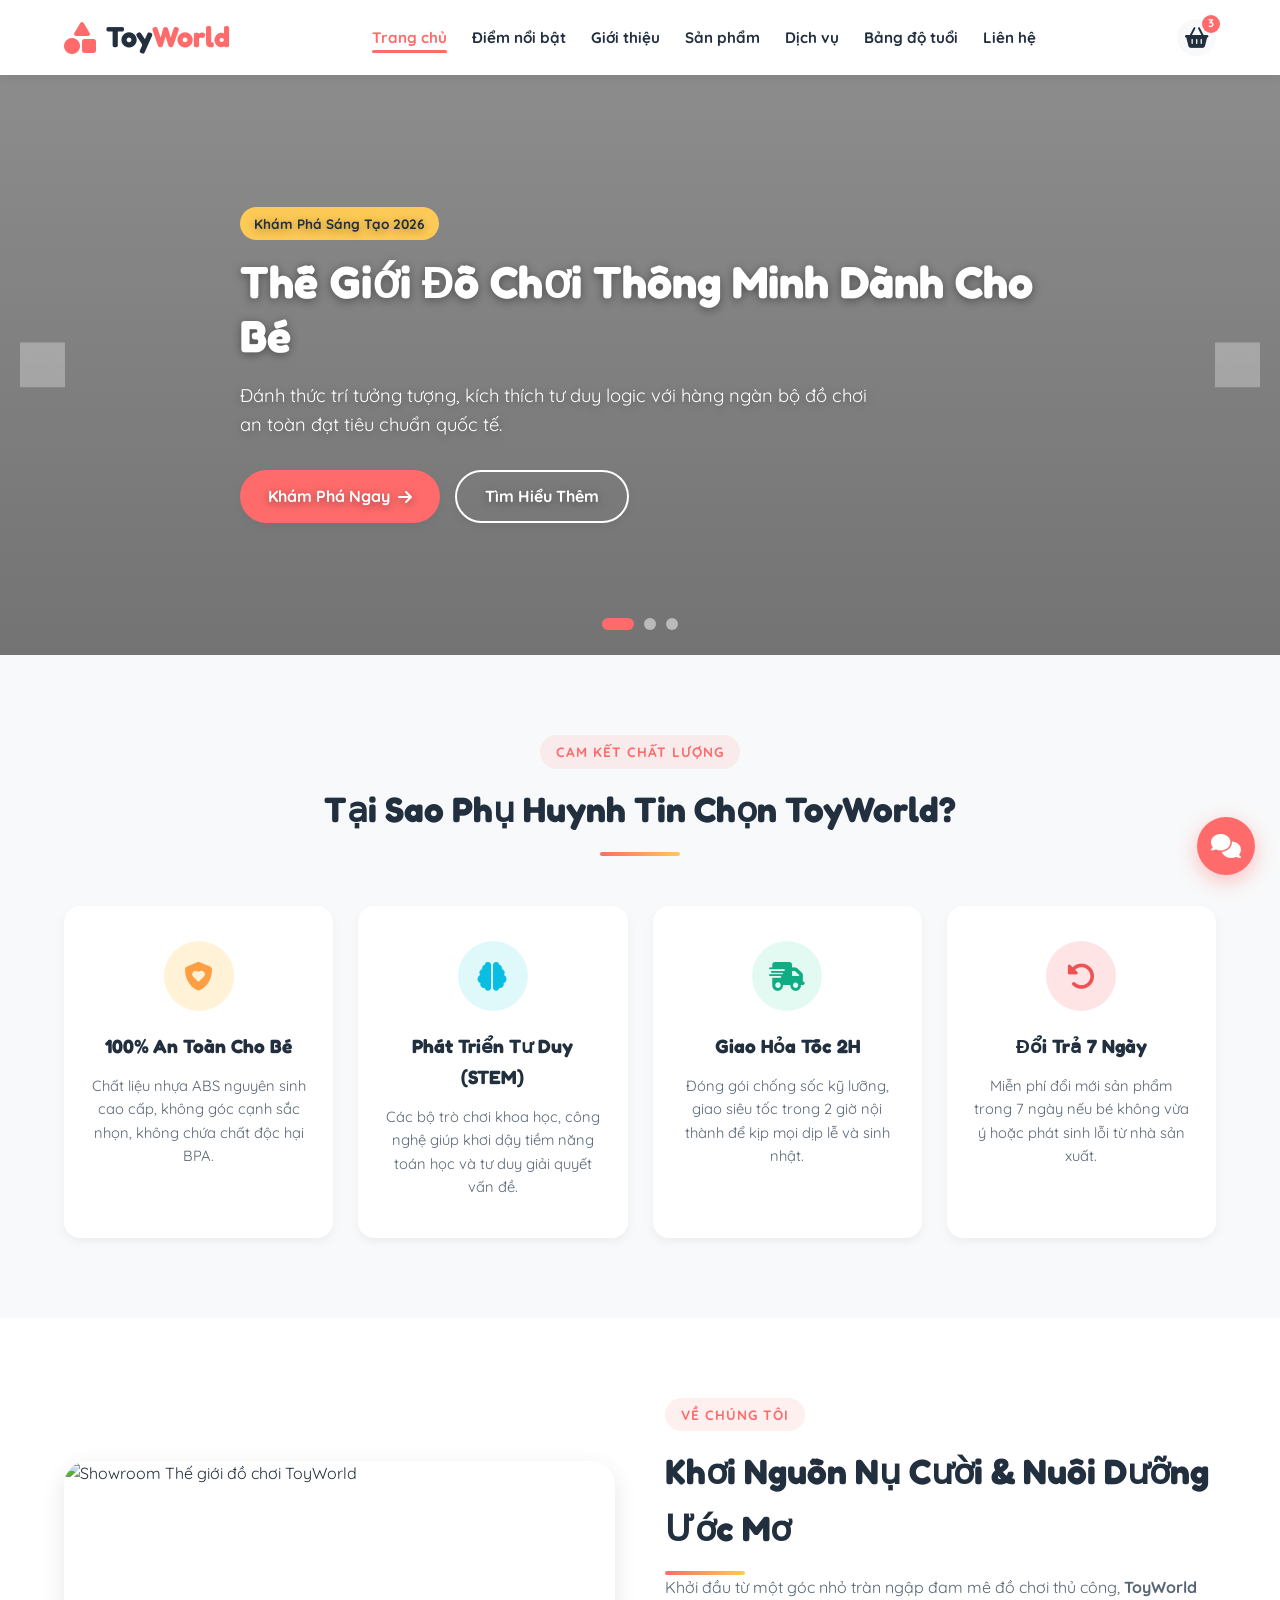
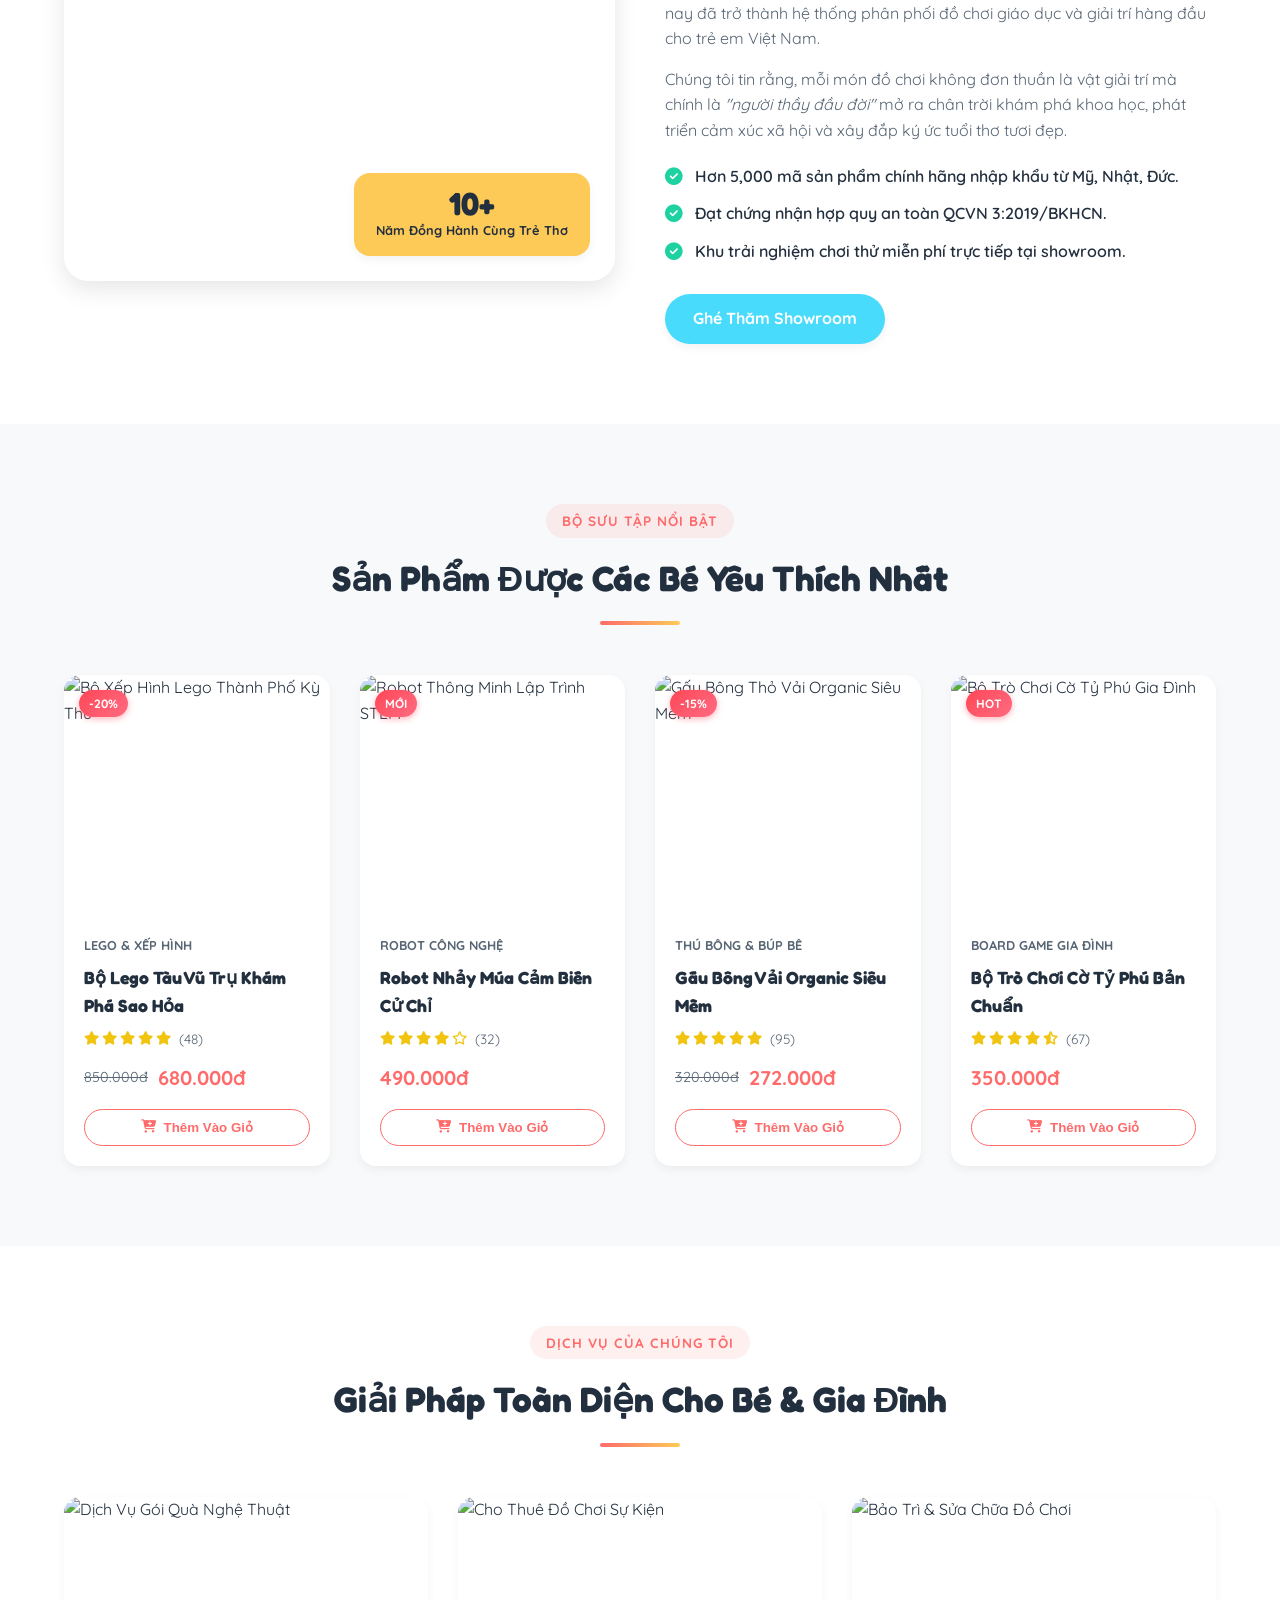
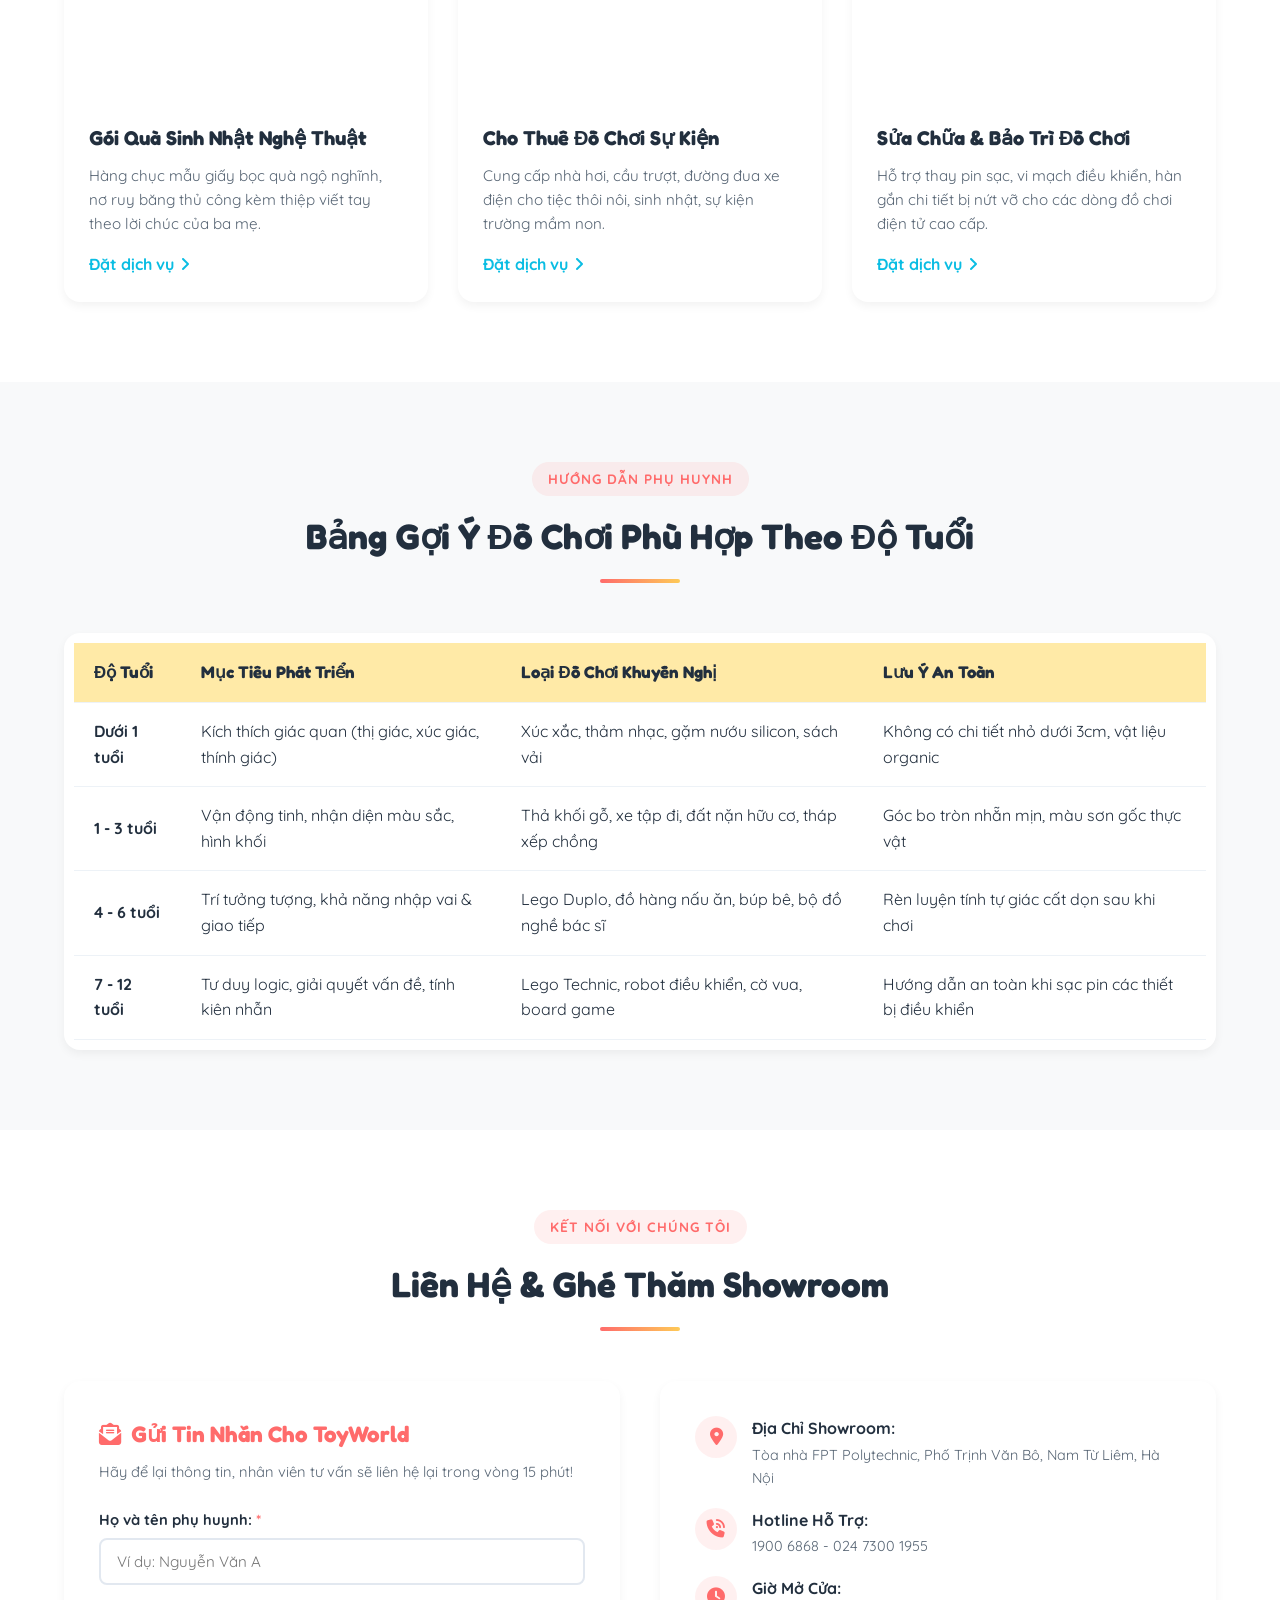
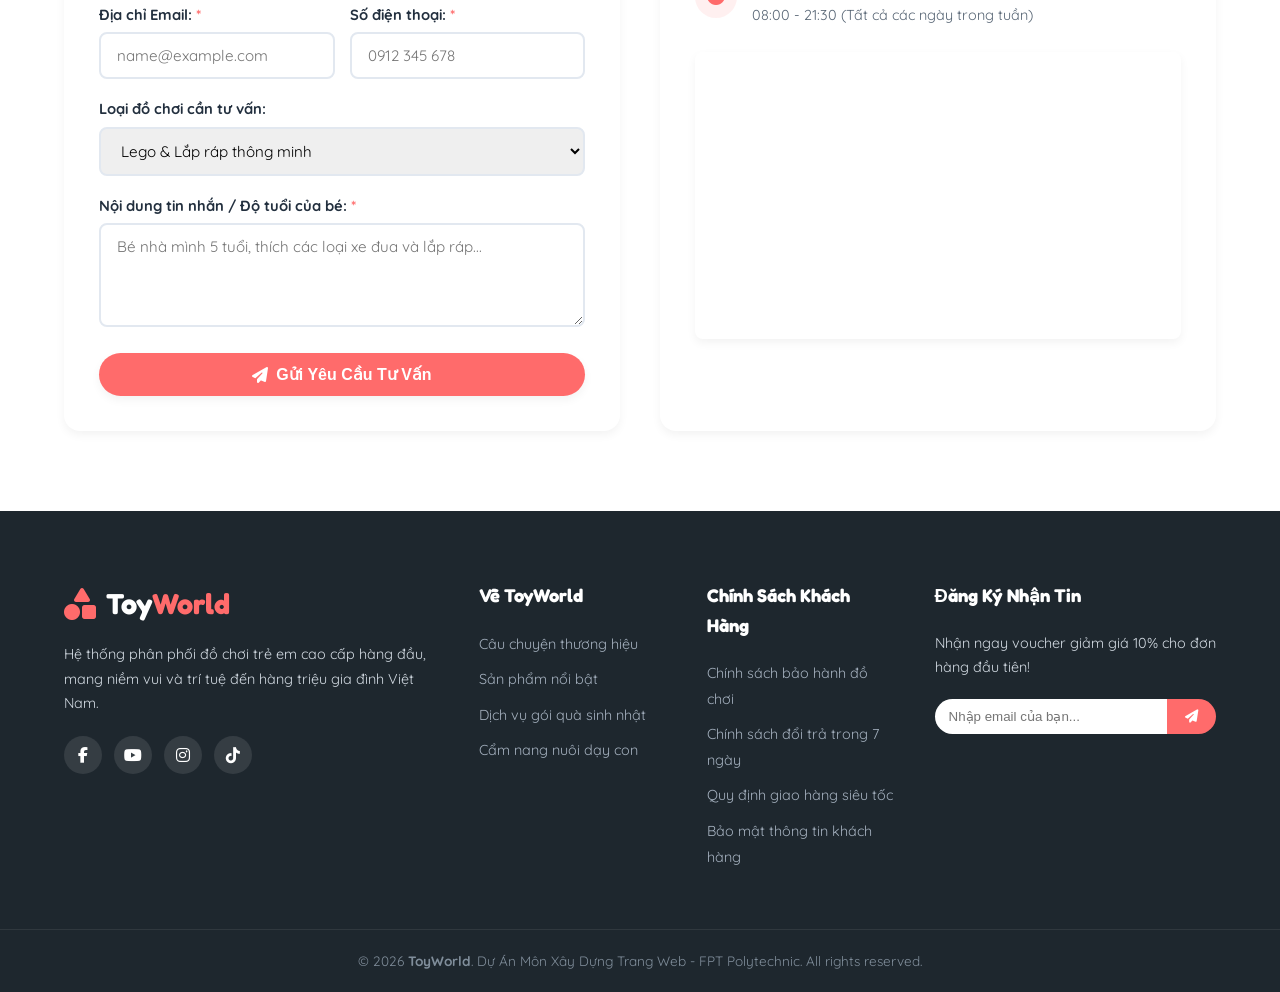
==== index.html @ d74c7626 "first commit" ====
<!DOCTYPE html>
<html lang="vi">
<head>
    <meta charset="UTF-8">
    <!-- Y4: Responsive Meta Tag -->
    <meta name="viewport" content="width=device-width, initial-scale=1.0">
    <title>ToyWorld - Thế Giới Đồ Chơi Sáng Tạo & Thông Minh</title>
    
    <!-- Google Fonts: Quicksand & Fredoka cho chủ đề đồ chơi sinh động -->
    <link rel="preconnect" href="https://fonts.googleapis.com">
    <link rel="preconnect" href="https://fonts.gstatic.com" crossorigin>
    <link href="https://fonts.googleapis.com/css2?family=Fredoka:wght@400;600;700&family=Quicksand:wght@500;600;700&display=swap" rel="stylesheet">
    
    <!-- Font Awesome Icons -->
    <link rel="stylesheet" href="https://cdnjs.cloudflare.com/ajax/libs/font-awesome/6.4.0/css/all.min.css">
    
    <!-- Y1: CSS External -->
    <link rel="stylesheet" href="css/style.css">

    <!-- Y1: Demo CSS Internal -->
    <style>
        .badge-sale {
            background: linear-gradient(135deg, #ff4757, #ff6b81);
            color: #fff;
            padding: 4px 10px;
            font-size: 0.75rem;
            font-weight: bold;
            border-radius: 20px;
            text-transform: uppercase;
            box-shadow: 0 2px 6px rgba(255, 71, 87, 0.4);
            position: absolute;
            top: 15px;
            left: 15px;
            z-index: 2;
        }
    </style>
</head>
<body>

    <!-- ==============================================
         HEADER & NAVIGATION BAR (Flexbox Layout - Y3)
         ============================================== -->
    <header class="header" id="header">
        <div class="container nav-container">
            <a href="#" class="logo">
                <i class="fa-solid fa-shapes logo-icon"></i>
                <span>Toy<span class="highlight">World</span></span>
            </a>

            <!-- Menu Navigation -->
            <nav class="navbar" id="navbar">
                <ul class="nav-list">
                    <li><a href="#hero" class="nav-link active">Trang chủ</a></li>
                    <li><a href="#features" class="nav-link">Điểm nổi bật</a></li>
                    <li><a href="#about" class="nav-link">Giới thiệu</a></li>
                    <li><a href="#products" class="nav-link">Sản phẩm</a></li>
                    <li><a href="#services" class="nav-link">Dịch vụ</a></li>
                    <li><a href="#age-table" class="nav-link">Bảng độ tuổi</a></li>
                    <li><a href="#contact" class="nav-link">Liên hệ</a></li>
                </ul>
            </nav>

            <div class="header-actions">
                <a href="#contact" class="cart-btn" title="Giỏ hàng">
                    <i class="fa-solid fa-basket-shopping"></i>
                    <span class="cart-count">3</span>
                </a>
                <button class="mobile-toggle" id="mobile-toggle" aria-label="Toggle navigation">
                    <i class="fa-solid fa-bars"></i>
                </button>
            </div>
        </div>
    </header>

    <!-- ==============================================
         HERO SECTION / SLIDESHOW BANNER (Y4 - Slideshow)
         ============================================== -->
    <section class="hero" id="hero">
        <div class="slider-container">
            <!-- Slide 1 -->
            <div class="slide active" style="background-image: linear-gradient(rgba(0,0,0,0.45), rgba(0,0,0,0.55)), url('https://images.unsplash.com/photo-1596461404969-9ae70f2830c1?auto=format&fit=crop&w=1400&q=80');">
                <div class="slide-content">
                    <span class="sub-title">Khám Phá Sáng Tạo 2026</span>
                    <h1 class="hero-title">Thế Giới Đồ Chơi Thông Minh Dành Cho Bé</h1>
                    <p class="hero-desc">Đánh thức trí tưởng tượng, kích thích tư duy logic với hàng ngàn bộ đồ chơi an toàn đạt tiêu chuẩn quốc tế.</p>
                    <div class="hero-btn-group">
                        <a href="#products" class="btn btn-primary">Khám Phá Ngay <i class="fa-solid fa-arrow-right"></i></a>
                        <!-- Y1: Demo Inline CSS -->
                        <a href="#about" class="btn btn-outline" style="border-width: 2px;">Tìm Hiểu Thêm</a>
                    </div>
                </div>
            </div>

            <!-- Slide 2 -->
            <div class="slide" style="background-image: linear-gradient(rgba(0,0,0,0.45), rgba(0,0,0,0.55)), url('https://images.unsplash.com/photo-1587654780291-39c9404d746b?auto=format&fit=crop&w=1400&q=80');">
                <div class="slide-content">
                    <span class="sub-title">Bộ Sưu Tập Đỉnh Cao</span>
                    <h1 class="hero-title">Lego & Xếp Hình Kỹ Sư Nhí</h1>
                    <p class="hero-desc">Rèn luyện tính kiên nhẫn và kỹ năng giải quyết vấn đề qua từng mảnh ghép kỳ diệu.</p>
                    <div class="hero-btn-group">
                        <a href="#products" class="btn btn-primary">Xem Bộ Sưu Tập</a>
                        <a href="#contact" class="btn btn-outline">Nhận Tư Vấn</a>
                    </div>
                </div>
            </div>

            <!-- Slide 3 -->
            <div class="slide" style="background-image: linear-gradient(rgba(0,0,0,0.45), rgba(0,0,0,0.55)), url('https://images.unsplash.com/photo-1566576912321-d58ddd7a6088?auto=format&fit=crop&w=1400&q=80');">
                <div class="slide-content">
                    <span class="sub-title">Ưu Đãi Đặc Biệt</span>
                    <h1 class="hero-title">Quà Tặng Sinh Nhật Lung Linh</h1>
                    <p class="hero-desc">Dịch vụ gói quà tận tâm, thiệp mừng độc đáo trao trọn yêu thương đến các thiên thần nhỏ.</p>
                    <div class="hero-btn-group">
                        <a href="#services" class="btn btn-primary">Dịch Vụ Gói Quà</a>
                    </div>
                </div>
            </div>

            <!-- Nút điều hướng Slide -->
            <button class="slider-btn prev-btn" id="prevSlide" aria-label="Previous Slide"><i class="fa-solid fa-chevron-left"></i></button>
            <button class="slider-btn next-btn" id="nextSlide" aria-label="Next Slide"><i class="fa-solid fa-chevron-right"></i></button>

            <!-- Dots -->
            <div class="slider-dots" id="sliderDots">
                <span class="dot active" data-index="0"></span>
                <span class="dot" data-index="1"></span>
                <span class="dot" data-index="2"></span>
            </div>
        </div>
    </section>

    <!-- ==============================================
         FEATURES SECTION (Y3: Flexbox & Y2: Hover / Box-Model)
         ============================================== -->
    <section class="features section" id="features">
        <div class="container">
            <div class="section-header text-center">
                <span class="section-tag">Cam Kết Chất Lượng</span>
                <h2 class="section-title">Tại Sao Phụ Huynh Tin Chọn ToyWorld?</h2>
                <div class="title-underline"></div>
            </div>

            <div class="features-grid">
                <div class="feature-card">
                    <div class="feature-icon icon-yellow">
                        <i class="fa-solid fa-shield-heart"></i>
                    </div>
                    <h3 class="feature-heading">100% An Toàn Cho Bé</h3>
                    <p class="feature-text">Chất liệu nhựa ABS nguyên sinh cao cấp, không góc cạnh sắc nhọn, không chứa chất độc hại BPA.</p>
                </div>

                <div class="feature-card">
                    <div class="feature-icon icon-blue">
                        <i class="fa-solid fa-brain"></i>
                    </div>
                    <h3 class="feature-heading">Phát Triển Tư Duy (STEM)</h3>
                    <p class="feature-text">Các bộ trò chơi khoa học, công nghệ giúp khơi dậy tiềm năng toán học và tư duy giải quyết vấn đề.</p>
                </div>

                <div class="feature-card">
                    <div class="feature-icon icon-green">
                        <i class="fa-solid fa-truck-fast"></i>
                    </div>
                    <h3 class="feature-heading">Giao Hỏa Tốc 2H</h3>
                    <p class="feature-text">Đóng gói chống sốc kỹ lưỡng, giao siêu tốc trong 2 giờ nội thành để kịp mọi dịp lễ và sinh nhật.</p>
                </div>

                <div class="feature-card">
                    <div class="feature-icon icon-pink">
                        <i class="fa-solid fa-rotate-left"></i>
                    </div>
                    <h3 class="feature-heading">Đổi Trả 7 Ngày</h3>
                    <p class="feature-text">Miễn phí đổi mới sản phẩm trong 7 ngày nếu bé không vừa ý hoặc phát sinh lỗi từ nhà sản xuất.</p>
                </div>
            </div>
        </div>
    </section>

    <!-- ==============================================
         ABOUT US SECTION (Y3: Flexbox 2 cột & Y2: Hiệu ứng ảnh)
         ============================================== -->
    <section class="about section" id="about">
        <div class="container about-wrapper">
            <div class="about-image-col">
                <div class="about-image-box">
                    <img src="https://images.unsplash.com/photo-1513151233558-d860c5398176?auto=format&fit=crop&w=800&q=80" alt="Showroom Thế giới đồ chơi ToyWorld" class="about-img">
                    <div class="experience-badge">
                        <span class="badge-number">10+</span>
                        <span class="badge-text">Năm Đồng Hành Cùng Trẻ Thơ</span>
                    </div>
                </div>
            </div>

            <div class="about-text-col">
                <span class="section-tag">Về Chúng Tôi</span>
                <h2 class="section-title">Khơi Nguồn Nụ Cười & Nuôi Dưỡng Ước Mơ</h2>
                <div class="title-underline left"></div>
                <p class="about-desc">
                    Khởi đầu từ một góc nhỏ tràn ngập đam mê đồ chơi thủ công, <strong>ToyWorld</strong> nay đã trở thành hệ thống phân phối đồ chơi giáo dục và giải trí hàng đầu cho trẻ em Việt Nam.
                </p>
                <p class="about-desc">
                    Chúng tôi tin rằng, mỗi món đồ chơi không đơn thuần là vật giải trí mà chính là <em>"người thầy đầu đời"</em> mở ra chân trời khám phá khoa học, phát triển cảm xúc xã hội và xây đắp ký ức tuổi thơ tươi đẹp.
                </p>

                <!-- Y1: Danh sách có định dạng (ul/li) -->
                <ul class="about-list">
                    <li><i class="fa-solid fa-circle-check"></i> Hơn 5,000 mã sản phẩm chính hãng nhập khẩu từ Mỹ, Nhật, Đức.</li>
                    <li><i class="fa-solid fa-circle-check"></i> Đạt chứng nhận hợp quy an toàn QCVN 3:2019/BKHCN.</li>
                    <li><i class="fa-solid fa-circle-check"></i> Khu trải nghiệm chơi thử miễn phí trực tiếp tại showroom.</li>
                </ul>

                <a href="#contact" class="btn btn-secondary">Ghé Thăm Showroom</a>
            </div>
        </div>
    </section>

    <!-- ==============================================
         PRODUCTS SECTION (Y3: CSS Grid & Y2: Card hover effect & Y4: Lightbox)
         ============================================== -->
    <section class="products section" id="products">
        <div class="container">
            <div class="section-header text-center">
                <span class="section-tag">Bộ Sưu Tập Nổi Bật</span>
                <h2 class="section-title">Sản Phẩm Được Các Bé Yêu Thích Nhất</h2>
                <div class="title-underline"></div>
            </div>

            <div class="products-grid">
                <!-- Sản phẩm 1 -->
                <div class="product-card">
                    <div class="product-thumb">
                        <span class="badge-sale">-20%</span>
                        <img src="https://images.unsplash.com/photo-1585366119957-e9730b6d0f60?auto=format&fit=crop&w=600&q=80" alt="Bộ Xếp Hình Lego Thành Phố Kỳ Thú">
                        <button class="quick-view-btn lightbox-trigger" data-src="https://images.unsplash.com/photo-1585366119957-e9730b6d0f60?auto=format&fit=crop&w=1200&q=80" data-title="Bộ Xếp Hình Lego Thành Phố Kỳ Thú">
                            <i class="fa-solid fa-magnifying-glass-plus"></i> Xem lớn ảnh
                        </button>
                    </div>
                    <div class="product-body">
                        <span class="product-category">Lego & Xếp hình</span>
                        <h3 class="product-title"><a href="#">Bộ Lego Tàu Vũ Trụ Khám Phá Sao Hỏa</a></h3>
                        <div class="product-rating">
                            <i class="fa-solid fa-star"></i>
                            <i class="fa-solid fa-star"></i>
                            <i class="fa-solid fa-star"></i>
                            <i class="fa-solid fa-star"></i>
                            <i class="fa-solid fa-star"></i>
                            <span>(48)</span>
                        </div>
                        <div class="product-price-box">
                            <span class="old-price">850.000đ</span>
                            <span class="current-price">680.000đ</span>
                        </div>
                        <button class="add-to-cart-btn"><i class="fa-solid fa-cart-plus"></i> Thêm Vào Giỏ</button>
                    </div>
                </div>

                <!-- Sản phẩm 2 -->
                <div class="product-card">
                    <div class="product-thumb">
                        <span class="badge-sale">Mới</span>
                        <img src="https://images.unsplash.com/photo-1563245372-f21724e3856d?auto=format&fit=crop&w=600&q=80" alt="Robot Thông Minh Lập Trình STEM">
                        <button class="quick-view-btn lightbox-trigger" data-src="https://images.unsplash.com/photo-1563245372-f21724e3856d?auto=format&fit=crop&w=1200&q=80" data-title="Robot Thông Minh Lập Trình STEM">
                            <i class="fa-solid fa-magnifying-glass-plus"></i> Xem lớn ảnh
                        </button>
                    </div>
                    <div class="product-body">
                        <span class="product-category">Robot Công Nghệ</span>
                        <h3 class="product-title"><a href="#">Robot Nhảy Múa Cảm Biến Cử Chỉ</a></h3>
                        <div class="product-rating">
                            <i class="fa-solid fa-star"></i>
                            <i class="fa-solid fa-star"></i>
                            <i class="fa-solid fa-star"></i>
                            <i class="fa-solid fa-star"></i>
                            <i class="fa-regular fa-star"></i>
                            <span>(32)</span>
                        </div>
                        <div class="product-price-box">
                            <span class="current-price">490.000đ</span>
                        </div>
                        <button class="add-to-cart-btn"><i class="fa-solid fa-cart-plus"></i> Thêm Vào Giỏ</button>
                    </div>
                </div>

                <!-- Sản phẩm 3 -->
                <div class="product-card">
                    <div class="product-thumb">
                        <span class="badge-sale">-15%</span>
                        <img src="https://images.unsplash.com/photo-1558060370-d644479cb6f7?auto=format&fit=crop&w=600&q=80" alt="Gấu Bông Thỏ Vải Organic Siêu Mềm">
                        <button class="quick-view-btn lightbox-trigger" data-src="https://images.unsplash.com/photo-1558060370-d644479cb6f7?auto=format&fit=crop&w=1200&q=80" data-title="Gấu Bông Thỏ Vải Organic Siêu Mềm">
                            <i class="fa-solid fa-magnifying-glass-plus"></i> Xem lớn ảnh
                        </button>
                    </div>
                    <div class="product-body">
                        <span class="product-category">Thú Bông & Búp Bê</span>
                        <h3 class="product-title"><a href="#">Gấu Bông Vải Organic Siêu Mềm</a></h3>
                        <div class="product-rating">
                            <i class="fa-solid fa-star"></i>
                            <i class="fa-solid fa-star"></i>
                            <i class="fa-solid fa-star"></i>
                            <i class="fa-solid fa-star"></i>
                            <i class="fa-solid fa-star"></i>
                            <span>(95)</span>
                        </div>
                        <div class="product-price-box">
                            <span class="old-price">320.000đ</span>
                            <span class="current-price">272.000đ</span>
                        </div>
                        <button class="add-to-cart-btn"><i class="fa-solid fa-cart-plus"></i> Thêm Vào Giỏ</button>
                    </div>
                </div>

                <!-- Sản phẩm 4 -->
                <div class="product-card">
                    <div class="product-thumb">
                        <span class="badge-sale">Hot</span>
                        <img src="https://images.unsplash.com/photo-1610890716171-6b1bb98ffd09?auto=format&fit=crop&w=600&q=80" alt="Bộ Trò Chơi Cờ Tỷ Phú Gia Đình">
                        <button class="quick-view-btn lightbox-trigger" data-src="https://images.unsplash.com/photo-1610890716171-6b1bb98ffd09?auto=format&fit=crop&w=1200&q=80" data-title="Bộ Trò Chơi Cờ Tỷ Phú Gia Đình">
                            <i class="fa-solid fa-magnifying-glass-plus"></i> Xem lớn ảnh
                        </button>
                    </div>
                    <div class="product-body">
                        <span class="product-category">Board Game Gia Đình</span>
                        <h3 class="product-title"><a href="#">Bộ Trò Chơi Cờ Tỷ Phú Bản Chuẩn</a></h3>
                        <div class="product-rating">
                            <i class="fa-solid fa-star"></i>
                            <i class="fa-solid fa-star"></i>
                            <i class="fa-solid fa-star"></i>
                            <i class="fa-solid fa-star"></i>
                            <i class="fa-solid fa-star-half-stroke"></i>
                            <span>(67)</span>
                        </div>
                        <div class="product-price-box">
                            <span class="current-price">350.000đ</span>
                        </div>
                        <button class="add-to-cart-btn"><i class="fa-solid fa-cart-plus"></i> Thêm Vào Giỏ</button>
                    </div>
                </div>
            </div>
        </div>
    </section>

    <!-- ==============================================
         SERVICES SECTION (Y3: Flexbox / Grid)
         ============================================== -->
    <section class="services section" id="services">
        <div class="container">
            <div class="section-header text-center">
                <span class="section-tag">Dịch Vụ Của Chúng Tôi</span>
                <h2 class="section-title">Giải Pháp Toàn Diện Cho Bé & Gia Đình</h2>
                <div class="title-underline"></div>
            </div>

            <div class="services-grid">
                <div class="service-card">
                    <div class="service-img-wrapper">
                        <img src="https://images.unsplash.com/photo-1549465220-1a8b9238cd48?auto=format&fit=crop&w=600&q=80" alt="Dịch Vụ Gói Quà Nghệ Thuật">
                    </div>
                    <div class="service-info">
                        <h3>Gói Quà Sinh Nhật Nghệ Thuật</h3>
                        <p>Hàng chục mẫu giấy bọc quà ngộ nghĩnh, nơ ruy băng thủ công kèm thiệp viết tay theo lời chúc của ba mẹ.</p>
                        <a href="#contact" class="service-link">Đặt dịch vụ <i class="fa-solid fa-angle-right"></i></a>
                    </div>
                </div>

                <div class="service-card">
                    <div class="service-img-wrapper">
                        <img src="https://images.unsplash.com/photo-1516627145497-ae6968895b74?auto=format&fit=crop&w=600&q=80" alt="Cho Thuê Đồ Chơi Sự Kiện">
                    </div>
                    <div class="service-info">
                        <h3>Cho Thuê Đồ Chơi Sự Kiện</h3>
                        <p>Cung cấp nhà hơi, cầu trượt, đường đua xe điện cho tiệc thôi nôi, sinh nhật, sự kiện trường mầm non.</p>
                        <a href="#contact" class="service-link">Đặt dịch vụ <i class="fa-solid fa-angle-right"></i></a>
                    </div>
                </div>

                <div class="service-card">
                    <div class="service-img-wrapper">
                        <img src="https://images.unsplash.com/photo-1581092160607-ee22621dd758?auto=format&fit=crop&w=600&q=80" alt="Bảo Trì & Sửa Chữa Đồ Chơi">
                    </div>
                    <div class="service-info">
                        <h3>Sửa Chữa & Bảo Trì Đồ Chơi</h3>
                        <p>Hỗ trợ thay pin sạc, vi mạch điều khiển, hàn gắn chi tiết bị nứt vỡ cho các dòng đồ chơi điện tử cao cấp.</p>
                        <a href="#contact" class="service-link">Đặt dịch vụ <i class="fa-solid fa-angle-right"></i></a>
                    </div>
                </div>
            </div>
        </div>
    </section>

    <!-- ==============================================
         AGE TABLE SECTION (Y1: Table & Định dạng bảng)
         ============================================== -->
    <section class="age-table-section section" id="age-table">
        <div class="container">
            <div class="section-header text-center">
                <span class="section-tag">Hướng Dẫn Phụ Huynh</span>
                <h2 class="section-title">Bảng Gợi Ý Đồ Chơi Phù Hợp Theo Độ Tuổi</h2>
                <div class="title-underline"></div>
            </div>

            <div class="table-responsive">
                <table class="custom-table">
                    <thead>
                        <tr>
                            <th>Độ Tuổi</th>
                            <th>Mục Tiêu Phát Triển</th>
                            <th>Loại Đồ Chơi Khuyến Nghị</th>
                            <th>Lưu Ý An Toàn</th>
                        </tr>
                    </thead>
                    <tbody>
                        <tr>
                            <td><strong>Dưới 1 tuổi</strong></td>
                            <td>Kích thích giác quan (thị giác, xúc giác, thính giác)</td>
                            <td>Xúc xắc, thảm nhạc, gặm nướu silicon, sách vải</td>
                            <td>Không có chi tiết nhỏ dưới 3cm, vật liệu organic</td>
                        </tr>
                        <tr>
                            <td><strong>1 - 3 tuổi</strong></td>
                            <td>Vận động tinh, nhận diện màu sắc, hình khối</td>
                            <td>Thả khối gỗ, xe tập đi, đất nặn hữu cơ, tháp xếp chồng</td>
                            <td>Góc bo tròn nhẵn mịn, màu sơn gốc thực vật</td>
                        </tr>
                        <tr>
                            <td><strong>4 - 6 tuổi</strong></td>
                            <td>Trí tưởng tượng, khả năng nhập vai & giao tiếp</td>
                            <td>Lego Duplo, đồ hàng nấu ăn, búp bê, bộ đồ nghề bác sĩ</td>
                            <td>Rèn luyện tính tự giác cất dọn sau khi chơi</td>
                        </tr>
                        <tr>
                            <td><strong>7 - 12 tuổi</strong></td>
                            <td>Tư duy logic, giải quyết vấn đề, tính kiên nhẫn</td>
                            <td>Lego Technic, robot điều khiển, cờ vua, board game</td>
                            <td>Hướng dẫn an toàn khi sạc pin các thiết bị điều khiển</td>
                        </tr>
                    </tbody>
                </table>
            </div>
        </div>
    </section>

    <!-- ==============================================
         CONTACT & GOOGLE MAP SECTION (Y1: Form + Y4: Map iframe)
         ============================================== -->
    <section class="contact section" id="contact">
        <div class="container">
            <div class="section-header text-center">
                <span class="section-tag">Kết Nối Với Chúng Tôi</span>
                <h2 class="section-title">Liên Hệ & Ghé Thăm Showroom</h2>
                <div class="title-underline"></div>
            </div>

            <div class="contact-wrapper">
                <!-- Cột Form liên hệ -->
                <div class="contact-card">
                    <h3 class="contact-heading"><i class="fa-solid fa-envelope-open-text"></i> Gửi Tin Nhắn Cho ToyWorld</h3>
                    <p class="contact-sub">Hãy để lại thông tin, nhân viên tư vấn sẽ liên hệ lại trong vòng 15 phút!</p>

                    <!-- Y1: Form Thân Thiện Người Dùng -->
                    <form class="contact-form" id="contactForm">
                        <div class="form-group">
                            <label for="fullName">Họ và tên phụ huynh: <span class="required">*</span></label>
                            <input type="text" id="fullName" class="form-control" placeholder="Ví dụ: Nguyễn Văn A" required>
                        </div>

                        <div class="form-row">
                            <div class="form-group">
                                <label for="email">Địa chỉ Email: <span class="required">*</span></label>
                                <input type="email" id="email" class="form-control" placeholder="name@example.com" required>
                            </div>
                            <div class="form-group">
                                <label for="phone">Số điện thoại: <span class="required">*</span></label>
                                <input type="tel" id="phone" class="form-control" placeholder="0912 345 678" required>
                            </div>
                        </div>

                        <div class="form-group">
                            <label for="toyCategory">Loại đồ chơi cần tư vấn:</label>
                            <select id="toyCategory" class="form-control">
                                <option value="lego">Lego & Lắp ráp thông minh</option>
                                <option value="stem">Robot & Khoa học STEM</option>
                                <option value="doll">Búp bê & Gấu bông vải mềm</option>
                                <option value="boardgame">Board game gia đình</option>
                                <option value="service">Dịch vụ gói quà / Sự kiện</option>
                            </select>
                        </div>

                        <div class="form-group">
                            <label for="message">Nội dung tin nhắn / Độ tuổi của bé: <span class="required">*</span></label>
                            <textarea id="message" rows="4" class="form-control" placeholder="Bé nhà mình 5 tuổi, thích các loại xe đua và lắp ráp..." required></textarea>
                        </div>

                        <button type="submit" class="btn btn-primary btn-block">
                            <i class="fa-solid fa-paper-plane"></i> Gửi Yêu Cầu Tư Vấn
                        </button>
                    </form>
                </div>

                <!-- Cột Bản đồ Google Maps (Y4) & Thông tin liên hệ -->
                <div class="contact-map-card">
                    <div class="info-items">
                        <div class="info-item">
                            <div class="info-icon"><i class="fa-solid fa-location-dot"></i></div>
                            <div>
                                <h4>Địa Chỉ Showroom:</h4>
                                <p>Tòa nhà FPT Polytechnic, Phố Trịnh Văn Bô, Nam Từ Liêm, Hà Nội</p>
                            </div>
                        </div>
                        <div class="info-item">
                            <div class="info-icon"><i class="fa-solid fa-phone-volume"></i></div>
                            <div>
                                <h4>Hotline Hỗ Trợ:</h4>
                                <p>1900 6868 - 024 7300 1955</p>
                            </div>
                        </div>
                        <div class="info-item">
                            <div class="info-icon"><i class="fa-solid fa-clock"></i></div>
                            <div>
                                <h4>Giờ Mở Cửa:</h4>
                                <p>08:00 - 21:30 (Tất cả các ngày trong tuần)</p>
                            </div>
                        </div>
                    </div>

                    <!-- Y4: Google Maps Embed Iframe -->
                    <div class="map-container">
                        <iframe 
                            src="https://www.google.com/maps/embed?pb=!1m18!1m12!1m3!1d3723.8638558814234!2d105.74459841540242!3d21.038132792834316!2m3!1f0!2f0!3f0!3m2!1i1024!2i768!4f13.1!3m3!1m2!1s0x313454b991d80fd5%3A0xa0c841b9972322a3!2zVHLGsOG7nW5nIENhbyDEkeG6s25nIEZQVCBQb2x5dGVjaG5pYw!5e0!3m2!1svi!2s!4v1680000000000!5m2!1svi!2s" 
                            width="100%" 
                            height="280" 
                            style="border:0; border-radius: 12px;" 
                            allowfullscreen="" 
                            loading="lazy" 
                            referrerpolicy="no-referrer-when-downgrade"
                            title="Bản đồ chỉ đường tới ToyWorld Showroom">
                        </iframe>
                    </div>
                </div>
            </div>
        </div>
    </section>

    <!-- ==============================================
         FOOTER SECTION (Y1: Liên kết & Danh sách)
         ============================================== -->
    <footer class="footer">
        <div class="container footer-content">
            <div class="footer-col">
                <a href="#" class="logo footer-logo">
                    <i class="fa-solid fa-shapes logo-icon"></i>
                    <span>Toy<span class="highlight">World</span></span>
                </a>
                <p class="footer-text">Hệ thống phân phối đồ chơi trẻ em cao cấp hàng đầu, mang niềm vui và trí tuệ đến hàng triệu gia đình Việt Nam.</p>
                <div class="social-links">
                    <a href="#" aria-label="Facebook"><i class="fa-brands fa-facebook-f"></i></a>
                    <a href="#" aria-label="Youtube"><i class="fa-brands fa-youtube"></i></a>
                    <a href="#" aria-label="Instagram"><i class="fa-brands fa-instagram"></i></a>
                    <a href="#" aria-label="Tiktok"><i class="fa-brands fa-tiktok"></i></a>
                </div>
            </div>

            <div class="footer-col">
                <h4 class="footer-title">Về ToyWorld</h4>
                <ul class="footer-links">
                    <li><a href="#about">Câu chuyện thương hiệu</a></li>
                    <li><a href="#products">Sản phẩm nổi bật</a></li>
                    <li><a href="#services">Dịch vụ gói quà sinh nhật</a></li>
                    <li><a href="#age-table">Cẩm nang nuôi dạy con</a></li>
                </ul>
            </div>

            <div class="footer-col">
                <h4 class="footer-title">Chính Sách Khách Hàng</h4>
                <ul class="footer-links">
                    <li><a href="#">Chính sách bảo hành đồ chơi</a></li>
                    <li><a href="#">Chính sách đổi trả trong 7 ngày</a></li>
                    <li><a href="#">Quy định giao hàng siêu tốc</a></li>
                    <li><a href="#">Bảo mật thông tin khách hàng</a></li>
                </ul>
            </div>

            <div class="footer-col">
                <h4 class="footer-title">Đăng Ký Nhận Tin</h4>
                <p class="footer-text">Nhận ngay voucher giảm giá 10% cho đơn hàng đầu tiên!</p>
                <form class="newsletter-form" onsubmit="event.preventDefault(); alert('Cảm ơn bạn đã đăng ký nhận tin từ ToyWorld!');">
                    <input type="email" placeholder="Nhập email của bạn..." required>
                    <button type="submit"><i class="fa-solid fa-paper-plane"></i></button>
                </form>
            </div>
        </div>

        <div class="footer-bottom">
            <div class="container text-center">
                <p>&copy; 2026 <strong>ToyWorld</strong>. Dự Án Môn Xây Dựng Trang Web - FPT Polytechnic. All rights reserved.</p>
            </div>
        </div>
    </footer>

    <!-- ==============================================
         Y4: TÍCH HỢP LIGHTBOX MODAL
         ============================================== -->
    <div class="lightbox-modal" id="lightboxModal">
        <span class="lightbox-close" id="lightboxClose">&times;</span>
        <img class="lightbox-img" id="lightboxImage" src="" alt="Ảnh phóng to chi tiết">
        <div class="lightbox-caption" id="lightboxCaption"></div>
    </div>

    <!-- ==============================================
         Y4: TÍCH HỢP LIVE CHATBOX TIỆN ÍCH
         ============================================== -->
    <div class="chatbox-widget">
        <!-- Nút tròn toggle chat -->
        <button class="chatbox-btn" id="chatToggleBtn" aria-label="Hỗ trợ trực tuyến">
            <i class="fa-solid fa-comments"></i>
        </button>

        <!-- Khung chat popup -->
        <div class="chatbox-window" id="chatWindow">
            <div class="chatbox-header">
                <div class="chat-agent">
                    <div class="agent-avatar"><i class="fa-solid fa-robot"></i></div>
                    <div>
                        <h4>ToyWorld Support</h4>
                        <span class="status"><i class="fa-solid fa-circle"></i> Trực tuyến</span>
                    </div>
                </div>
                <button class="chat-close" id="chatCloseBtn">&times;</button>
            </div>

            <div class="chatbox-body" id="chatBody">
                <div class="chat-msg bot">
                    Xin chào ba mẹ! ToyWorld có thể hỗ trợ tư vấn chọn đồ chơi cho bé mấy tuổi ạ? 😊
                </div>
            </div>

            <form class="chatbox-footer" id="chatForm">
                <input type="text" id="chatInput" placeholder="Nhập câu hỏi của bạn..." autocomplete="off" required>
                <button type="submit"><i class="fa-solid fa-paper-plane"></i></button>
            </form>
        </div>
    </div>

    <!-- Nút cuộn lên đầu trang -->
    <a href="#" class="back-to-top" id="backToTop" aria-label="Cuộn lên đầu trang">
        <i class="fa-solid fa-arrow-up"></i>
    </a>

    <!-- Scripts (Y4) -->
    <script src="js/script.js"></script>
</body>
</html>
---- css/style.css ----
/* ==========================================================
   ASSIGNMENT: XÂY DỰNG TRANG WEB - FPT POLYTECHNIC
   CHỦ ĐỀ: THẾ GIỚI ĐỒ CHƠI TOYWORLD
   TIÊU CHÍ: ĐÁP ỨNG Y1, Y2 (BOX MODEL, HIỆU ỨNG), Y3 (FLEX, GRID), Y4 (RESPONSIVE)
   ========================================================== */

/* ----------------------------------------------------------
   1. RESET & BIẾN CSS (:root) - Y2: BOX MODEL CƠ BẢN
   ---------------------------------------------------------- */
:root {
    --primary-color: #ff6b6b;      /* Hồng cam tươi tắn */
    --primary-hover: #ee5253;
    --secondary-color: #48dbfb;    /* Xanh biển tươi */
    --secondary-hover: #0abde3;
    --accent-yellow: #feca57;      /* Vàng vui tươi */
    --accent-green: #1dd1a1;       /* Xanh lá an toàn */
    --dark-color: #222f3e;         /* Đen chữ sắc nét */
    --text-muted: #576574;         /* Xám chữ phụ */
    --light-bg: #f8f9fa;           /* Nền xám nhạt */
    --white: #ffffff;
    --font-heading: 'Fredoka', cursive, sans-serif;
    --font-body: 'Quicksand', sans-serif;
    --transition: all 0.3s cubic-bezier(0.25, 0.8, 0.25, 1);
    --shadow-sm: 0 4px 10px rgba(0, 0, 0, 0.05);
    --shadow-md: 0 8px 24px rgba(0, 0, 0, 0.1);
    --shadow-lg: 0 15px 35px rgba(0, 0, 0, 0.15);
    --radius-sm: 8px;
    --radius-md: 16px;
    --radius-lg: 24px;
}

/* Y2: Áp dụng chuẩn Box-Model cho toàn trang */
* {
    margin: 0;
    padding: 0;
    box-sizing: border-box;
}

html {
    scroll-behavior: smooth;
    font-size: 16px;
}

body {
    font-family: var(--font-body);
    color: var(--dark-color);
    background-color: var(--white);
    line-height: 1.6;
    overflow-x: hidden;
}

/* Định dạng cơ bản cho liên kết và danh sách (Y1) */
a {
    text-decoration: none;
    color: inherit;
    transition: var(--transition);
}

ul {
    list-style: none;
}

img {
    max-width: 100%;
    height: auto;
    display: block;
}

.container {
    width: 90%;
    max-width: 1200px;
    margin: 0 auto;
}

.section {
    padding: 80px 0;
}

.text-center {
    text-align: center;
}

/* ----------------------------------------------------------
   2. TIÊU ĐỀ & NÚT BẤM (BUTTONS) - Y1 & Y2
   ---------------------------------------------------------- */
.section-header {
    margin-bottom: 50px;
}

.section-tag {
    display: inline-block;
    background: rgba(255, 107, 107, 0.1);
    color: var(--primary-color);
    font-weight: 700;
    padding: 6px 16px;
    border-radius: 30px;
    font-size: 0.85rem;
    text-transform: uppercase;
    letter-spacing: 1px;
    margin-bottom: 12px;
}

.section-title {
    font-family: var(--font-heading);
    font-size: 2.2rem;
    color: var(--dark-color);
}

.title-underline {
    width: 80px;
    height: 4px;
    background: linear-gradient(to right, var(--primary-color), var(--accent-yellow));
    margin: 15px auto 0;
    border-radius: 4px;
}

.title-underline.left {
    margin: 15px 0 0;
}

/* Nút bấm với hiệu ứng chuyển động Transition (Y2) */
.btn {
    display: inline-flex;
    align-items: center;
    gap: 8px;
    padding: 12px 28px;
    font-size: 1rem;
    font-weight: 700;
    border-radius: 30px;
    cursor: pointer;
    border: none;
    transition: var(--transition);
    box-shadow: var(--shadow-sm);
}

.btn-primary {
    background: var(--primary-color);
    color: var(--white);
}

.btn-primary:hover {
    background: var(--primary-hover);
    transform: translateY(-3px);
    box-shadow: 0 8px 18px rgba(255, 107, 107, 0.35);
}

.btn-secondary {
    background: var(--secondary-color);
    color: var(--white);
}

.btn-secondary:hover {
    background: var(--secondary-hover);
    transform: translateY(-3px);
    box-shadow: 0 8px 18px rgba(72, 219, 251, 0.35);
}

.btn-outline {
    background: transparent;
    color: var(--white);
    border: 2px solid var(--white);
}

.btn-outline:hover {
    background: var(--white);
    color: var(--dark-color);
    transform: translateY(-3px);
}

/* ----------------------------------------------------------
   3. HEADER & MENU ĐIỀU HƯỚNG (Y3: Flexbox)
   ---------------------------------------------------------- */
.header {
    position: fixed;
    top: 0;
    left: 0;
    width: 100%;
    background: rgba(255, 255, 255, 0.95);
    backdrop-filter: blur(8px);
    box-shadow: 0 2px 15px rgba(0, 0, 0, 0.08);
    z-index: 1000;
    transition: var(--transition);
}

.nav-container {
    display: flex;
    justify-content: space-between;
    align-items: center;
    height: 75px;
}

.logo {
    display: flex;
    align-items: center;
    gap: 10px;
    font-family: var(--font-heading);
    font-size: 1.8rem;
    font-weight: 700;
    color: var(--dark-color);
}

.logo-icon {
    color: var(--primary-color);
    font-size: 2rem;
    animation: rotateShape 6s infinite linear;
}

@keyframes rotateShape {
    0% { transform: rotate(0deg); }
    100% { transform: rotate(360deg); }
}

.logo .highlight {
    color: var(--primary-color);
}

.nav-list {
    display: flex;
    gap: 25px;
}

.nav-link {
    font-weight: 700;
    color: var(--dark-color);
    font-size: 0.95rem;
    position: relative;
    padding: 6px 0;
}

.nav-link:hover,
.nav-link.active {
    color: var(--primary-color);
}

.nav-link::after {
    content: '';
    position: absolute;
    bottom: 0;
    left: 0;
    width: 0%;
    height: 3px;
    background: var(--primary-color);
    border-radius: 2px;
    transition: var(--transition);
}

.nav-link:hover::after,
.nav-link.active::after {
    width: 100%;
}

.header-actions {
    display: flex;
    align-items: center;
    gap: 15px;
}

.cart-btn {
    position: relative;
    font-size: 1.3rem;
    color: var(--dark-color);
    padding: 8px;
    border-radius: 50%;
    background: var(--light-bg);
    display: flex;
    align-items: center;
    justify-content: center;
}

.cart-btn:hover {
    color: var(--primary-color);
    transform: scale(1.1);
}

.cart-count {
    position: absolute;
    top: -4px;
    right: -4px;
    background: var(--primary-color);
    color: var(--white);
    font-size: 0.7rem;
    font-weight: bold;
    width: 18px;
    height: 18px;
    border-radius: 50%;
    display: flex;
    align-items: center;
    justify-content: center;
}

.mobile-toggle {
    display: none;
    background: none;
    border: none;
    font-size: 1.5rem;
    color: var(--dark-color);
    cursor: pointer;
}

/* ----------------------------------------------------------
   4. HERO BANNER / SLIDESHOW (Y4: Slideshow)
   ---------------------------------------------------------- */
.hero {
    position: relative;
    margin-top: 75px;
    height: 580px;
    overflow: hidden;
}

.slider-container {
    position: relative;
    width: 100%;
    height: 100%;
}

.slide {
    position: absolute;
    top: 0;
    left: 0;
    width: 100%;
    height: 100%;
    background-size: cover;
    background-position: center;
    display: flex;
    align-items: center;
    opacity: 0;
    visibility: hidden;
    transition: opacity 0.8s ease-in-out, visibility 0.8s;
}

.slide.active {
    opacity: 1;
    visibility: visible;
}

.slide-content {
    width: 90%;
    max-width: 800px;
    margin: 0 auto;
    color: var(--white);
    text-shadow: 0 2px 10px rgba(0, 0, 0, 0.4);
    animation: fadeInUp 1s ease both;
}

@keyframes fadeInUp {
    from {
        opacity: 0;
        transform: translateY(30px);
    }
    to {
        opacity: 1;
        transform: translateY(0);
    }
}

.sub-title {
    display: inline-block;
    background: var(--accent-yellow);
    color: var(--dark-color);
    padding: 6px 14px;
    font-weight: bold;
    font-size: 0.85rem;
    border-radius: 20px;
    margin-bottom: 15px;
}

.hero-title {
    font-family: var(--font-heading);
    font-size: 2.8rem;
    line-height: 1.2;
    margin-bottom: 18px;
}

.hero-desc {
    font-size: 1.15rem;
    margin-bottom: 30px;
    max-width: 650px;
}

.hero-btn-group {
    display: flex;
    gap: 15px;
}

.slider-btn {
    position: absolute;
    top: 50%;
    transform: translateY(-50%);
    background: rgba(255, 255, 255, 0.3);
    border: none;
    color: var(--white);
    width: 45px;
    height: 45px;
    border-radius: 50%;
    cursor: pointer;
    font-size: 1.1rem;
    transition: var(--transition);
    display: flex;
    align-items: center;
    justify-content: center;
    backdrop-filter: blur(4px);
    z-index: 10;
}

.slider-btn:hover {
    background: var(--primary-color);
}

.prev-btn { left: 20px; }
.next-btn { right: 20px; }

.slider-dots {
    position: absolute;
    bottom: 25px;
    left: 50%;
    transform: translateX(-50%);
    display: flex;
    gap: 10px;
    z-index: 10;
}

.dot {
    width: 12px;
    height: 12px;
    border-radius: 50%;
    background: rgba(255, 255, 255, 0.5);
    cursor: pointer;
    transition: var(--transition);
}

.dot.active {
    width: 32px;
    border-radius: 10px;
    background: var(--primary-color);
}

/* ----------------------------------------------------------
   5. FEATURES SECTION (Y3: Flexbox & Y2: Transform/Box-shadow)
   ---------------------------------------------------------- */
.features {
    background-color: var(--light-bg);
}

.features-grid {
    display: flex;
    flex-wrap: wrap;
    gap: 25px;
}

.feature-card {
    flex: 1 1 calc(25% - 25px);
    background: var(--white);
    padding: 35px 25px;
    border-radius: var(--radius-md);
    box-shadow: var(--shadow-sm);
    text-align: center;
    transition: var(--transition);
    border-bottom: 4px solid transparent;
}

/* Y2: Hiệu ứng hover nhấc card và đổ bóng */
.feature-card:hover {
    transform: translateY(-10px);
    box-shadow: var(--shadow-md);
    border-bottom-color: var(--primary-color);
}

.feature-icon {
    width: 70px;
    height: 70px;
    border-radius: 50%;
    display: flex;
    align-items: center;
    justify-content: center;
    margin: 0 auto 20px;
    font-size: 1.8rem;
    transition: var(--transition);
}

.feature-card:hover .feature-icon {
    transform: scale(1.15) rotate(10deg);
}

.icon-yellow { background: #fff2d6; color: #ff9f43; }
.icon-blue   { background: #dff9fb; color: #0abde3; }
.icon-green  { background: #e3faf2; color: #10ac84; }
.icon-pink   { background: #ffe4e6; color: #ee5253; }

.feature-heading {
    font-family: var(--font-heading);
    font-size: 1.2rem;
    margin-bottom: 12px;
}

.feature-text {
    font-size: 0.92rem;
    color: var(--text-muted);
}

/* ----------------------------------------------------------
   6. ABOUT US SECTION (Y3: Flexbox 2 cột & Y1: List)
   ---------------------------------------------------------- */
.about-wrapper {
    display: flex;
    align-items: center;
    gap: 50px;
}

.about-image-col,
.about-text-col {
    flex: 1;
}

.about-image-box {
    position: relative;
    border-radius: var(--radius-lg);
    overflow: hidden;
    box-shadow: var(--shadow-md);
}

.about-img {
    width: 100%;
    height: 420px;
    object-fit: cover;
    transition: var(--transition);
}

.about-image-box:hover .about-img {
    transform: scale(1.05);
}

.experience-badge {
    position: absolute;
    bottom: 25px;
    right: 25px;
    background: var(--accent-yellow);
    padding: 15px 22px;
    border-radius: var(--radius-md);
    box-shadow: var(--shadow-sm);
    text-align: center;
    display: flex;
    flex-direction: column;
    align-items: center;
}

.badge-number {
    font-family: var(--font-heading);
    font-size: 2rem;
    font-weight: 700;
    color: var(--dark-color);
    line-height: 1;
}

.badge-text {
    font-size: 0.8rem;
    font-weight: 700;
    color: var(--dark-color);
}

.about-desc {
    font-size: 1rem;
    color: var(--text-muted);
    margin-bottom: 15px;
}

.about-list {
    margin: 20px 0 30px;
}

.about-list li {
    display: flex;
    align-items: center;
    gap: 12px;
    font-weight: 600;
    margin-bottom: 12px;
    color: var(--dark-color);
}

.about-list li i {
    color: var(--accent-green);
    font-size: 1.1rem;
}

/* ----------------------------------------------------------
   7. PRODUCTS SECTION (Y3: CSS Grid & Y2: Hover & Y4: Lightbox)
   ---------------------------------------------------------- */
.products {
    background: var(--light-bg);
}

.products-grid {
    display: grid;
    grid-template-columns: repeat(auto-fit, minmax(260px, 1fr));
    gap: 30px;
}

.product-card {
    background: var(--white);
    border-radius: var(--radius-md);
    overflow: hidden;
    box-shadow: var(--shadow-sm);
    transition: var(--transition);
    position: relative;
    display: flex;
    flex-direction: column;
}

.product-card:hover {
    transform: translateY(-8px);
    box-shadow: var(--shadow-lg);
}

.product-thumb {
    position: relative;
    height: 240px;
    overflow: hidden;
}

.product-thumb img {
    width: 100%;
    height: 100%;
    object-fit: cover;
    transition: var(--transition);
}

.product-card:hover .product-thumb img {
    transform: scale(1.08);
}

.quick-view-btn {
    position: absolute;
    bottom: -40px;
    left: 50%;
    transform: translateX(-50%);
    background: rgba(0, 0, 0, 0.75);
    color: var(--white);
    border: none;
    padding: 8px 16px;
    border-radius: 20px;
    font-size: 0.85rem;
    cursor: pointer;
    transition: var(--transition);
    white-space: nowrap;
}

.product-card:hover .quick-view-btn {
    bottom: 15px;
}

.quick-view-btn:hover {
    background: var(--primary-color);
}

.product-body {
    padding: 20px;
    display: flex;
    flex-direction: column;
    flex-grow: 1;
}

.product-category {
    font-size: 0.8rem;
    color: var(--text-muted);
    text-transform: uppercase;
    font-weight: 700;
}

.product-title {
    font-family: var(--font-heading);
    font-size: 1.1rem;
    margin: 8px 0;
}

.product-title a:hover {
    color: var(--primary-color);
}

.product-rating {
    color: #f1c40f;
    font-size: 0.85rem;
    display: flex;
    align-items: center;
    gap: 3px;
    margin-bottom: 12px;
}

.product-rating span {
    color: var(--text-muted);
    margin-left: 5px;
}

.product-price-box {
    margin-top: auto;
    display: flex;
    align-items: center;
    gap: 10px;
    margin-bottom: 15px;
}

.old-price {
    color: var(--text-muted);
    text-decoration: line-through;
    font-size: 0.9rem;
}

.current-price {
    font-size: 1.25rem;
    font-weight: 700;
    color: var(--primary-color);
}

.add-to-cart-btn {
    width: 100%;
    padding: 10px;
    border: 1px solid var(--primary-color);
    background: transparent;
    color: var(--primary-color);
    font-weight: 700;
    border-radius: 20px;
    cursor: pointer;
    transition: var(--transition);
    display: flex;
    align-items: center;
    justify-content: center;
    gap: 8px;
}

.add-to-cart-btn:hover {
    background: var(--primary-color);
    color: var(--white);
}

/* ----------------------------------------------------------
   8. SERVICES SECTION (Y3: Flex/Grid)
   ---------------------------------------------------------- */
.services-grid {
    display: grid;
    grid-template-columns: repeat(auto-fit, minmax(320px, 1fr));
    gap: 30px;
}

.service-card {
    background: var(--white);
    border-radius: var(--radius-md);
    overflow: hidden;
    box-shadow: var(--shadow-sm);
    transition: var(--transition);
}

.service-card:hover {
    transform: translateY(-8px);
    box-shadow: var(--shadow-md);
}

.service-img-wrapper {
    height: 200px;
    overflow: hidden;
}

.service-img-wrapper img {
    width: 100%;
    height: 100%;
    object-fit: cover;
    transition: var(--transition);
}

.service-card:hover .service-img-wrapper img {
    transform: scale(1.08);
}

.service-info {
    padding: 25px;
}

.service-info h3 {
    font-family: var(--font-heading);
    font-size: 1.25rem;
    margin-bottom: 10px;
}

.service-info p {
    color: var(--text-muted);
    font-size: 0.95rem;
    margin-bottom: 15px;
}

.service-link {
    font-weight: 700;
    color: var(--secondary-hover);
    display: inline-flex;
    align-items: center;
    gap: 6px;
}

.service-link:hover {
    color: var(--primary-color);
    gap: 10px;
}

/* ----------------------------------------------------------
   9. AGE TABLE SECTION (Y1: Table định dạng chuẩn)
   ---------------------------------------------------------- */
.age-table-section {
    background-color: var(--light-bg);
}

.table-responsive {
    overflow-x: auto;
    background: var(--white);
    border-radius: var(--radius-md);
    box-shadow: var(--shadow-sm);
    padding: 10px;
}

.custom-table {
    width: 100%;
    border-collapse: collapse;
    text-align: left;
    min-width: 650px;
}

.custom-table th,
.custom-table td {
    padding: 16px 20px;
    border-bottom: 1px solid #edf2f7;
}

.custom-table th {
    background-color: #ffeaa7;
    color: var(--dark-color);
    font-family: var(--font-heading);
    font-size: 1.05rem;
}

.custom-table tbody tr:hover {
    background-color: #fff9e6;
    transition: background 0.2s;
}

/* ----------------------------------------------------------
   10. CONTACT & GOOGLE MAP SECTION (Y1: Form & Y4: Map)
   ---------------------------------------------------------- */
.contact-wrapper {
    display: flex;
    gap: 40px;
}

.contact-card,
.contact-map-card {
    flex: 1;
    background: var(--white);
    padding: 35px;
    border-radius: var(--radius-md);
    box-shadow: var(--shadow-sm);
}

.contact-heading {
    font-family: var(--font-heading);
    font-size: 1.4rem;
    margin-bottom: 8px;
    display: flex;
    align-items: center;
    gap: 10px;
    color: var(--primary-color);
}

.contact-sub {
    color: var(--text-muted);
    font-size: 0.92rem;
    margin-bottom: 25px;
}

.form-group {
    margin-bottom: 18px;
}

.form-row {
    display: flex;
    gap: 15px;
}

.form-row .form-group {
    flex: 1;
}

.form-group label {
    display: block;
    font-weight: 700;
    margin-bottom: 6px;
    font-size: 0.92rem;
}

.required {
    color: var(--primary-color);
}

.form-control {
    width: 100%;
    padding: 12px 16px;
    font-family: var(--font-body);
    font-size: 0.95rem;
    border: 2px solid #e2e8f0;
    border-radius: var(--radius-sm);
    transition: var(--transition);
    outline: none;
}

.form-control:focus {
    border-color: var(--primary-color);
    box-shadow: 0 0 0 3px rgba(255, 107, 107, 0.2);
}

.btn-block {
    width: 100%;
    justify-content: center;
}

/* Map card */
.info-items {
    display: flex;
    flex-direction: column;
    gap: 18px;
    margin-bottom: 25px;
}

.info-item {
    display: flex;
    gap: 15px;
    align-items: flex-start;
}

.info-icon {
    width: 42px;
    height: 42px;
    border-radius: 50%;
    background: rgba(255, 107, 107, 0.1);
    color: var(--primary-color);
    display: flex;
    align-items: center;
    justify-content: center;
    font-size: 1.1rem;
    flex-shrink: 0;
}

.info-item h4 {
    font-size: 1rem;
    margin-bottom: 2px;
}

.info-item p {
    color: var(--text-muted);
    font-size: 0.9rem;
}

.map-container {
    overflow: hidden;
    border-radius: var(--radius-sm);
    box-shadow: var(--shadow-sm);
}

/* ----------------------------------------------------------
   11. FOOTER (Y1: Hyperlinks & Layout)
   ---------------------------------------------------------- */
.footer {
    background: #1e272e;
    color: #d2dae2;
    padding-top: 70px;
}

.footer-content {
    display: grid;
    grid-template-columns: 2fr 1fr 1fr 1.5fr;
    gap: 40px;
    padding-bottom: 50px;
}

.footer-logo {
    color: var(--white);
    margin-bottom: 15px;
}

.footer-text {
    font-size: 0.9rem;
    line-height: 1.7;
    margin-bottom: 20px;
}

.social-links {
    display: flex;
    gap: 12px;
}

.social-links a {
    width: 38px;
    height: 38px;
    border-radius: 50%;
    background: rgba(255, 255, 255, 0.1);
    color: var(--white);
    display: flex;
    align-items: center;
    justify-content: center;
    transition: var(--transition);
}

.social-links a:hover {
    background: var(--primary-color);
    transform: translateY(-3px);
}

.footer-title {
    color: var(--white);
    font-family: var(--font-heading);
    font-size: 1.15rem;
    margin-bottom: 20px;
}

.footer-links li {
    margin-bottom: 10px;
}

.footer-links a {
    color: #a4b0be;
    font-size: 0.9rem;
}

.footer-links a:hover {
    color: var(--primary-color);
    padding-left: 5px;
}

.newsletter-form {
    display: flex;
    margin-top: 15px;
}

.newsletter-form input {
    flex: 1;
    padding: 10px 14px;
    border: none;
    border-radius: 20px 0 0 20px;
    outline: none;
}

.newsletter-form button {
    background: var(--primary-color);
    color: var(--white);
    border: none;
    padding: 10px 18px;
    border-radius: 0 20px 20px 0;
    cursor: pointer;
    transition: var(--transition);
}

.newsletter-form button:hover {
    background: var(--primary-hover);
}

.footer-bottom {
    border-top: 1px solid rgba(255, 255, 255, 0.08);
    padding: 20px 0;
    font-size: 0.85rem;
    color: #808e9b;
}

/* ----------------------------------------------------------
   12. TIỆN ÍCH NÂNG CAO: LIGHTBOX & CHATBOX (Y4)
   ---------------------------------------------------------- */
/* Lightbox Modal */
.lightbox-modal {
    display: none;
    position: fixed;
    z-index: 2000;
    left: 0;
    top: 0;
    width: 100%;
    height: 100%;
    background: rgba(0, 0, 0, 0.85);
    backdrop-filter: blur(5px);
    justify-content: center;
    align-items: center;
    flex-direction: column;
}

.lightbox-modal.active {
    display: flex;
}

.lightbox-img {
    max-width: 85%;
    max-height: 80%;
    border-radius: 12px;
    box-shadow: 0 10px 40px rgba(0,0,0,0.5);
    animation: zoomIn 0.3s ease;
}

@keyframes zoomIn {
    from { transform: scale(0.8); opacity: 0; }
    to { transform: scale(1); opacity: 1; }
}

.lightbox-caption {
    color: var(--white);
    margin-top: 15px;
    font-size: 1.1rem;
    font-weight: 600;
}

.lightbox-close {
    position: absolute;
    top: 25px;
    right: 35px;
    color: var(--white);
    font-size: 40px;
    font-weight: bold;
    cursor: pointer;
    transition: var(--transition);
}

.lightbox-close:hover {
    color: var(--primary-color);
}

/* Chatbox Widget */
.chatbox-widget {
    position: fixed;
    bottom: 25px;
    right: 25px;
    z-index: 999;
}

.chatbox-btn {
    width: 58px;
    height: 58px;
    border-radius: 50%;
    background: var(--primary-color);
    color: var(--white);
    border: none;
    font-size: 1.5rem;
    cursor: pointer;
    box-shadow: 0 6px 20px rgba(255, 107, 107, 0.4);
    display: flex;
    align-items: center;
    justify-content: center;
    transition: var(--transition);
}

.chatbox-btn:hover {
    transform: scale(1.1);
    background: var(--primary-hover);
}

.chatbox-window {
    position: absolute;
    bottom: 75px;
    right: 0;
    width: 320px;
    height: 420px;
    background: var(--white);
    border-radius: var(--radius-md);
    box-shadow: var(--shadow-lg);
    display: none;
    flex-direction: column;
    overflow: hidden;
    animation: fadeInUp 0.3s ease;
}

.chatbox-window.active {
    display: flex;
}

.chatbox-header {
    background: var(--primary-color);
    color: var(--white);
    padding: 12px 16px;
    display: flex;
    justify-content: space-between;
    align-items: center;
}

.chat-agent {
    display: flex;
    align-items: center;
    gap: 10px;
}

.agent-avatar {
    width: 34px;
    height: 34px;
    border-radius: 50%;
    background: rgba(255,255,255,0.25);
    display: flex;
    align-items: center;
    justify-content: center;
}

.chat-agent h4 {
    font-size: 0.95rem;
}

.chat-agent .status {
    font-size: 0.72rem;
    color: #2ed573;
}

.chat-close {
    background: none;
    border: none;
    color: var(--white);
    font-size: 1.4rem;
    cursor: pointer;
}

.chatbox-body {
    flex: 1;
    padding: 15px;
    overflow-y: auto;
    background: #f1f2f6;
    display: flex;
    flex-direction: column;
    gap: 10px;
}

.chat-msg {
    max-width: 80%;
    padding: 10px 14px;
    border-radius: 14px;
    font-size: 0.88rem;
    line-height: 1.4;
}

.chat-msg.bot {
    background: var(--white);
    align-self: flex-start;
    border-bottom-left-radius: 2px;
    box-shadow: 0 2px 5px rgba(0,0,0,0.05);
}

.chat-msg.user {
    background: var(--primary-color);
    color: var(--white);
    align-self: flex-end;
    border-bottom-right-radius: 2px;
}

.chatbox-footer {
    display: flex;
    padding: 10px;
    border-top: 1px solid #dfe4ea;
    background: var(--white);
}

.chatbox-footer input {
    flex: 1;
    border: 1px solid #ced6e0;
    padding: 8px 12px;
    border-radius: 20px;
    outline: none;
    font-size: 0.85rem;
}

.chatbox-footer button {
    background: none;
    border: none;
    color: var(--primary-color);
    font-size: 1.1rem;
    padding: 0 10px;
    cursor: pointer;
}

/* Nút Back to Top */
.back-to-top {
    position: fixed;
    bottom: 25px;
    left: 25px;
    width: 44px;
    height: 44px;
    background: var(--dark-color);
    color: var(--white);
    border-radius: 50%;
    display: none;
    align-items: center;
    justify-content: center;
    box-shadow: var(--shadow-sm);
    z-index: 990;
    transition: var(--transition);
}

.back-to-top.show {
    display: flex;
}

.back-to-top:hover {
    background: var(--primary-color);
}

/* ----------------------------------------------------------
   13. Y4: RESPONSIVE MEDIA QUERIES (Mobile & Tablet)
   ---------------------------------------------------------- */
@media (max-width: 992px) {
    .features-grid {
        display: grid;
        grid-template-columns: repeat(2, 1fr);
    }
    .about-wrapper {
        flex-direction: column;
    }
    .contact-wrapper {
        flex-direction: column;
    }
    .footer-content {
        grid-template-columns: repeat(2, 1fr);
    }
}

@media (max-width: 768px) {
    .mobile-toggle {
        display: block;
    }
    .navbar {
        position: absolute;
        top: 75px;
        left: 0;
        width: 100%;
        background: var(--white);
        box-shadow: var(--shadow-md);
        display: none;
    }
    .navbar.active {
        display: block;
    }
    .nav-list {
        flex-direction: column;
        padding: 20px;
        gap: 15px;
    }
    .hero {
        height: 480px;
    }
    .hero-title {
        font-size: 2rem;
    }
    .features-grid {
        grid-template-columns: 1fr;
    }
    .form-row {
        flex-direction: column;
        gap: 0;
    }
    .footer-content {
        grid-template-columns: 1fr;
    }
}
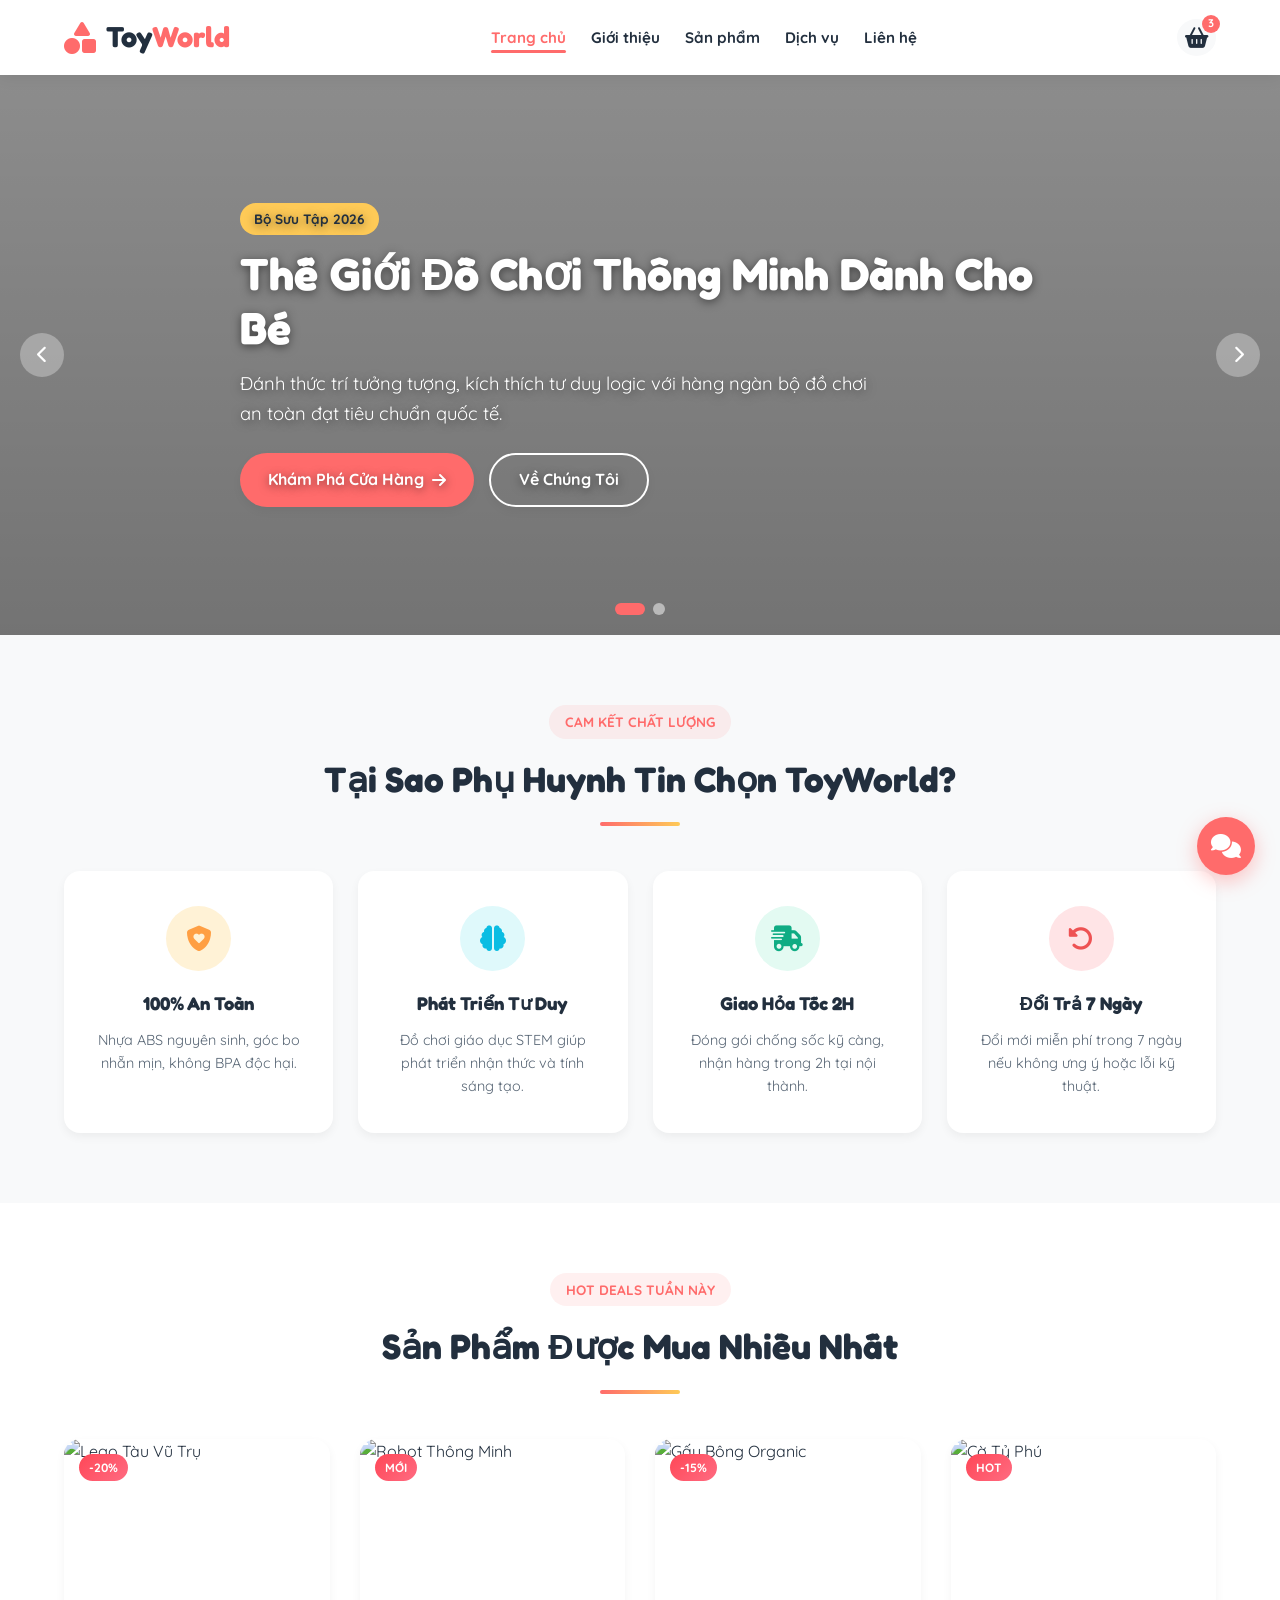
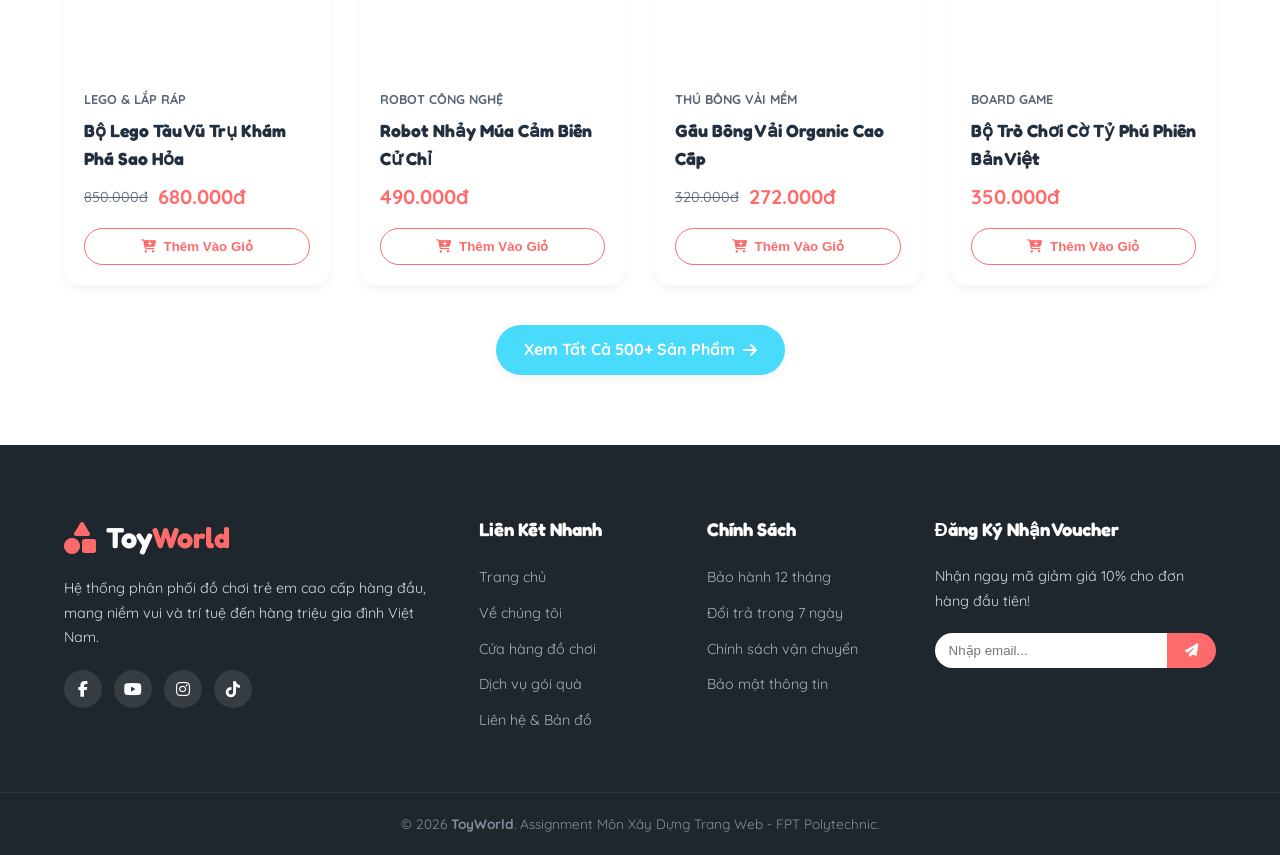
==== commit c2d63da6: "Mo ta ngan gon noi dung vua sua doi" ====
--- a/index.html
+++ b/index.html
@@ -2,250 +2,122 @@
 <html lang="vi">
 <head>
     <meta charset="UTF-8">
-    <!-- Y4: Responsive Meta Tag -->
     <meta name="viewport" content="width=device-width, initial-scale=1.0">
     <title>ToyWorld - Thế Giới Đồ Chơi Sáng Tạo & Thông Minh</title>
-    
-    <!-- Google Fonts: Quicksand & Fredoka cho chủ đề đồ chơi sinh động -->
-    <link rel="preconnect" href="https://fonts.googleapis.com">
-    <link rel="preconnect" href="https://fonts.gstatic.com" crossorigin>
     <link href="https://fonts.googleapis.com/css2?family=Fredoka:wght@400;600;700&family=Quicksand:wght@500;600;700&display=swap" rel="stylesheet">
-    
-    <!-- Font Awesome Icons -->
     <link rel="stylesheet" href="https://cdnjs.cloudflare.com/ajax/libs/font-awesome/6.4.0/css/all.min.css">
-    
-    <!-- Y1: CSS External -->
     <link rel="stylesheet" href="css/style.css">
-
-    <!-- Y1: Demo CSS Internal -->
-    <style>
-        .badge-sale {
-            background: linear-gradient(135deg, #ff4757, #ff6b81);
-            color: #fff;
-            padding: 4px 10px;
-            font-size: 0.75rem;
-            font-weight: bold;
-            border-radius: 20px;
-            text-transform: uppercase;
-            box-shadow: 0 2px 6px rgba(255, 71, 87, 0.4);
-            position: absolute;
-            top: 15px;
-            left: 15px;
-            z-index: 2;
-        }
-    </style>
 </head>
 <body>
 
-    <!-- ==============================================
-         HEADER & NAVIGATION BAR (Flexbox Layout - Y3)
-         ============================================== -->
-    <header class="header" id="header">
+    <!-- Header dùng chung -->
+    <header class="header">
         <div class="container nav-container">
-            <a href="#" class="logo">
+            <a href="index.html" class="logo">
                 <i class="fa-solid fa-shapes logo-icon"></i>
                 <span>Toy<span class="highlight">World</span></span>
             </a>
-
-            <!-- Menu Navigation -->
             <nav class="navbar" id="navbar">
                 <ul class="nav-list">
-                    <li><a href="#hero" class="nav-link active">Trang chủ</a></li>
-                    <li><a href="#features" class="nav-link">Điểm nổi bật</a></li>
-                    <li><a href="#about" class="nav-link">Giới thiệu</a></li>
-                    <li><a href="#products" class="nav-link">Sản phẩm</a></li>
-                    <li><a href="#services" class="nav-link">Dịch vụ</a></li>
-                    <li><a href="#age-table" class="nav-link">Bảng độ tuổi</a></li>
-                    <li><a href="#contact" class="nav-link">Liên hệ</a></li>
+                    <li><a href="index.html" class="nav-link active">Trang chủ</a></li>
+                    <li><a href="about.html" class="nav-link">Giới thiệu</a></li>
+                    <li><a href="products.html" class="nav-link">Sản phẩm</a></li>
+                    <li><a href="services.html" class="nav-link">Dịch vụ</a></li>
+                    <li><a href="contact.html" class="nav-link">Liên hệ</a></li>
                 </ul>
             </nav>
-
             <div class="header-actions">
-                <a href="#contact" class="cart-btn" title="Giỏ hàng">
-                    <i class="fa-solid fa-basket-shopping"></i>
-                    <span class="cart-count">3</span>
-                </a>
-                <button class="mobile-toggle" id="mobile-toggle" aria-label="Toggle navigation">
-                    <i class="fa-solid fa-bars"></i>
-                </button>
+                <a href="contact.html" class="cart-btn" title="Giỏ hàng"><i class="fa-solid fa-basket-shopping"></i><span class="cart-count">3</span></a>
+                <button class="mobile-toggle" id="mobile-toggle"><i class="fa-solid fa-bars"></i></button>
             </div>
         </div>
     </header>
 
-    <!-- ==============================================
-         HERO SECTION / SLIDESHOW BANNER (Y4 - Slideshow)
-         ============================================== -->
+    <!-- Banner Slideshow -->
     <section class="hero" id="hero">
         <div class="slider-container">
-            <!-- Slide 1 -->
             <div class="slide active" style="background-image: linear-gradient(rgba(0,0,0,0.45), rgba(0,0,0,0.55)), url('https://images.unsplash.com/photo-1596461404969-9ae70f2830c1?auto=format&fit=crop&w=1400&q=80');">
                 <div class="slide-content">
-                    <span class="sub-title">Khám Phá Sáng Tạo 2026</span>
+                    <span class="sub-title">Bộ Sưu Tập 2026</span>
                     <h1 class="hero-title">Thế Giới Đồ Chơi Thông Minh Dành Cho Bé</h1>
                     <p class="hero-desc">Đánh thức trí tưởng tượng, kích thích tư duy logic với hàng ngàn bộ đồ chơi an toàn đạt tiêu chuẩn quốc tế.</p>
                     <div class="hero-btn-group">
-                        <a href="#products" class="btn btn-primary">Khám Phá Ngay <i class="fa-solid fa-arrow-right"></i></a>
-                        <!-- Y1: Demo Inline CSS -->
-                        <a href="#about" class="btn btn-outline" style="border-width: 2px;">Tìm Hiểu Thêm</a>
-                    </div>
-                </div>
-            </div>
-
-            <!-- Slide 2 -->
+                        <a href="products.html" class="btn btn-primary">Khám Phá Cửa Hàng <i class="fa-solid fa-arrow-right"></i></a>
+                        <a href="about.html" class="btn btn-outline">Về Chúng Tôi</a>
+                    </div>
+                </div>
+            </div>
             <div class="slide" style="background-image: linear-gradient(rgba(0,0,0,0.45), rgba(0,0,0,0.55)), url('https://images.unsplash.com/photo-1587654780291-39c9404d746b?auto=format&fit=crop&w=1400&q=80');">
                 <div class="slide-content">
-                    <span class="sub-title">Bộ Sưu Tập Đỉnh Cao</span>
+                    <span class="sub-title">Khám Phá STEM</span>
                     <h1 class="hero-title">Lego & Xếp Hình Kỹ Sư Nhí</h1>
                     <p class="hero-desc">Rèn luyện tính kiên nhẫn và kỹ năng giải quyết vấn đề qua từng mảnh ghép kỳ diệu.</p>
                     <div class="hero-btn-group">
-                        <a href="#products" class="btn btn-primary">Xem Bộ Sưu Tập</a>
-                        <a href="#contact" class="btn btn-outline">Nhận Tư Vấn</a>
-                    </div>
-                </div>
-            </div>
-
-            <!-- Slide 3 -->
-            <div class="slide" style="background-image: linear-gradient(rgba(0,0,0,0.45), rgba(0,0,0,0.55)), url('https://images.unsplash.com/photo-1566576912321-d58ddd7a6088?auto=format&fit=crop&w=1400&q=80');">
-                <div class="slide-content">
-                    <span class="sub-title">Ưu Đãi Đặc Biệt</span>
-                    <h1 class="hero-title">Quà Tặng Sinh Nhật Lung Linh</h1>
-                    <p class="hero-desc">Dịch vụ gói quà tận tâm, thiệp mừng độc đáo trao trọn yêu thương đến các thiên thần nhỏ.</p>
-                    <div class="hero-btn-group">
-                        <a href="#services" class="btn btn-primary">Dịch Vụ Gói Quà</a>
-                    </div>
-                </div>
-            </div>
-
-            <!-- Nút điều hướng Slide -->
-            <button class="slider-btn prev-btn" id="prevSlide" aria-label="Previous Slide"><i class="fa-solid fa-chevron-left"></i></button>
-            <button class="slider-btn next-btn" id="nextSlide" aria-label="Next Slide"><i class="fa-solid fa-chevron-right"></i></button>
-
-            <!-- Dots -->
-            <div class="slider-dots" id="sliderDots">
+                        <a href="products.html" class="btn btn-primary">Xem Sản Phẩm</a>
+                        <a href="contact.html" class="btn btn-outline">Nhận Tư Vấn</a>
+                    </div>
+                </div>
+            </div>
+            <button class="slider-btn prev-btn" id="prevSlide"><i class="fa-solid fa-chevron-left"></i></button>
+            <button class="slider-btn next-btn" id="nextSlide"><i class="fa-solid fa-chevron-right"></i></button>
+            <div class="slider-dots">
                 <span class="dot active" data-index="0"></span>
                 <span class="dot" data-index="1"></span>
-                <span class="dot" data-index="2"></span>
             </div>
         </div>
     </section>
 
-    <!-- ==============================================
-         FEATURES SECTION (Y3: Flexbox & Y2: Hover / Box-Model)
-         ============================================== -->
-    <section class="features section" id="features">
+    <!-- 4 Đặc điểm nổi bật -->
+    <section class="features section">
         <div class="container">
             <div class="section-header text-center">
                 <span class="section-tag">Cam Kết Chất Lượng</span>
                 <h2 class="section-title">Tại Sao Phụ Huynh Tin Chọn ToyWorld?</h2>
                 <div class="title-underline"></div>
             </div>
-
             <div class="features-grid">
                 <div class="feature-card">
-                    <div class="feature-icon icon-yellow">
-                        <i class="fa-solid fa-shield-heart"></i>
-                    </div>
-                    <h3 class="feature-heading">100% An Toàn Cho Bé</h3>
-                    <p class="feature-text">Chất liệu nhựa ABS nguyên sinh cao cấp, không góc cạnh sắc nhọn, không chứa chất độc hại BPA.</p>
-                </div>
-
-                <div class="feature-card">
-                    <div class="feature-icon icon-blue">
-                        <i class="fa-solid fa-brain"></i>
-                    </div>
-                    <h3 class="feature-heading">Phát Triển Tư Duy (STEM)</h3>
-                    <p class="feature-text">Các bộ trò chơi khoa học, công nghệ giúp khơi dậy tiềm năng toán học và tư duy giải quyết vấn đề.</p>
-                </div>
-
-                <div class="feature-card">
-                    <div class="feature-icon icon-green">
-                        <i class="fa-solid fa-truck-fast"></i>
-                    </div>
+                    <div class="feature-icon icon-yellow"><i class="fa-solid fa-shield-heart"></i></div>
+                    <h3 class="feature-heading">100% An Toàn</h3>
+                    <p class="feature-text">Nhựa ABS nguyên sinh, góc bo nhẵn mịn, không BPA độc hại.</p>
+                </div>
+                <div class="feature-card">
+                    <div class="feature-icon icon-blue"><i class="fa-solid fa-brain"></i></div>
+                    <h3 class="feature-heading">Phát Triển Tư Duy</h3>
+                    <p class="feature-text">Đồ chơi giáo dục STEM giúp phát triển nhận thức và tính sáng tạo.</p>
+                </div>
+                <div class="feature-card">
+                    <div class="feature-icon icon-green"><i class="fa-solid fa-truck-fast"></i></div>
                     <h3 class="feature-heading">Giao Hỏa Tốc 2H</h3>
-                    <p class="feature-text">Đóng gói chống sốc kỹ lưỡng, giao siêu tốc trong 2 giờ nội thành để kịp mọi dịp lễ và sinh nhật.</p>
-                </div>
-
-                <div class="feature-card">
-                    <div class="feature-icon icon-pink">
-                        <i class="fa-solid fa-rotate-left"></i>
-                    </div>
+                    <p class="feature-text">Đóng gói chống sốc kỹ càng, nhận hàng trong 2h tại nội thành.</p>
+                </div>
+                <div class="feature-card">
+                    <div class="feature-icon icon-pink"><i class="fa-solid fa-rotate-left"></i></div>
                     <h3 class="feature-heading">Đổi Trả 7 Ngày</h3>
-                    <p class="feature-text">Miễn phí đổi mới sản phẩm trong 7 ngày nếu bé không vừa ý hoặc phát sinh lỗi từ nhà sản xuất.</p>
+                    <p class="feature-text">Đổi mới miễn phí trong 7 ngày nếu không ưng ý hoặc lỗi kỹ thuật.</p>
                 </div>
             </div>
         </div>
     </section>
 
-    <!-- ==============================================
-         ABOUT US SECTION (Y3: Flexbox 2 cột & Y2: Hiệu ứng ảnh)
-         ============================================== -->
-    <section class="about section" id="about">
-        <div class="container about-wrapper">
-            <div class="about-image-col">
-                <div class="about-image-box">
-                    <img src="https://images.unsplash.com/photo-1513151233558-d860c5398176?auto=format&fit=crop&w=800&q=80" alt="Showroom Thế giới đồ chơi ToyWorld" class="about-img">
-                    <div class="experience-badge">
-                        <span class="badge-number">10+</span>
-                        <span class="badge-text">Năm Đồng Hành Cùng Trẻ Thơ</span>
-                    </div>
-                </div>
-            </div>
-
-            <div class="about-text-col">
-                <span class="section-tag">Về Chúng Tôi</span>
-                <h2 class="section-title">Khơi Nguồn Nụ Cười & Nuôi Dưỡng Ước Mơ</h2>
-                <div class="title-underline left"></div>
-                <p class="about-desc">
-                    Khởi đầu từ một góc nhỏ tràn ngập đam mê đồ chơi thủ công, <strong>ToyWorld</strong> nay đã trở thành hệ thống phân phối đồ chơi giáo dục và giải trí hàng đầu cho trẻ em Việt Nam.
-                </p>
-                <p class="about-desc">
-                    Chúng tôi tin rằng, mỗi món đồ chơi không đơn thuần là vật giải trí mà chính là <em>"người thầy đầu đời"</em> mở ra chân trời khám phá khoa học, phát triển cảm xúc xã hội và xây đắp ký ức tuổi thơ tươi đẹp.
-                </p>
-
-                <!-- Y1: Danh sách có định dạng (ul/li) -->
-                <ul class="about-list">
-                    <li><i class="fa-solid fa-circle-check"></i> Hơn 5,000 mã sản phẩm chính hãng nhập khẩu từ Mỹ, Nhật, Đức.</li>
-                    <li><i class="fa-solid fa-circle-check"></i> Đạt chứng nhận hợp quy an toàn QCVN 3:2019/BKHCN.</li>
-                    <li><i class="fa-solid fa-circle-check"></i> Khu trải nghiệm chơi thử miễn phí trực tiếp tại showroom.</li>
-                </ul>
-
-                <a href="#contact" class="btn btn-secondary">Ghé Thăm Showroom</a>
-            </div>
-        </div>
-    </section>
-
-    <!-- ==============================================
-         PRODUCTS SECTION (Y3: CSS Grid & Y2: Card hover effect & Y4: Lightbox)
-         ============================================== -->
-    <section class="products section" id="products">
+    <!-- Sản phẩm tiêu biểu trang chủ -->
+    <section class="products section">
         <div class="container">
             <div class="section-header text-center">
-                <span class="section-tag">Bộ Sưu Tập Nổi Bật</span>
-                <h2 class="section-title">Sản Phẩm Được Các Bé Yêu Thích Nhất</h2>
+                <span class="section-tag">Hot Deals Tuần Này</span>
+                <h2 class="section-title">Sản Phẩm Được Mua Nhiều Nhất</h2>
                 <div class="title-underline"></div>
             </div>
-
             <div class="products-grid">
-                <!-- Sản phẩm 1 -->
                 <div class="product-card">
                     <div class="product-thumb">
                         <span class="badge-sale">-20%</span>
-                        <img src="https://images.unsplash.com/photo-1585366119957-e9730b6d0f60?auto=format&fit=crop&w=600&q=80" alt="Bộ Xếp Hình Lego Thành Phố Kỳ Thú">
-                        <button class="quick-view-btn lightbox-trigger" data-src="https://images.unsplash.com/photo-1585366119957-e9730b6d0f60?auto=format&fit=crop&w=1200&q=80" data-title="Bộ Xếp Hình Lego Thành Phố Kỳ Thú">
-                            <i class="fa-solid fa-magnifying-glass-plus"></i> Xem lớn ảnh
-                        </button>
-                    </div>
-                    <div class="product-body">
-                        <span class="product-category">Lego & Xếp hình</span>
-                        <h3 class="product-title"><a href="#">Bộ Lego Tàu Vũ Trụ Khám Phá Sao Hỏa</a></h3>
-                        <div class="product-rating">
-                            <i class="fa-solid fa-star"></i>
-                            <i class="fa-solid fa-star"></i>
-                            <i class="fa-solid fa-star"></i>
-                            <i class="fa-solid fa-star"></i>
-                            <i class="fa-solid fa-star"></i>
-                            <span>(48)</span>
-                        </div>
+                        <img src="https://images.unsplash.com/photo-1585366119957-e9730b6d0f60?auto=format&fit=crop&w=600&q=80" alt="Lego Tàu Vũ Trụ">
+                        <button class="quick-view-btn lightbox-trigger" data-src="https://images.unsplash.com/photo-1585366119957-e9730b6d0f60?auto=format&fit=crop&w=1200&q=80" data-title="Lego Tàu Vũ Trụ">Xem lớn ảnh</button>
+                    </div>
+                    <div class="product-body">
+                        <span class="product-category">Lego & Lắp Ráp</span>
+                        <h3 class="product-title"><a href="products.html">Bộ Lego Tàu Vũ Trụ Khám Phá Sao Hỏa</a></h3>
                         <div class="product-price-box">
                             <span class="old-price">850.000đ</span>
                             <span class="current-price">680.000đ</span>
@@ -254,26 +126,15 @@
                     </div>
                 </div>
 
-                <!-- Sản phẩm 2 -->
                 <div class="product-card">
                     <div class="product-thumb">
                         <span class="badge-sale">Mới</span>
-                        <img src="https://images.unsplash.com/photo-1563245372-f21724e3856d?auto=format&fit=crop&w=600&q=80" alt="Robot Thông Minh Lập Trình STEM">
-                        <button class="quick-view-btn lightbox-trigger" data-src="https://images.unsplash.com/photo-1563245372-f21724e3856d?auto=format&fit=crop&w=1200&q=80" data-title="Robot Thông Minh Lập Trình STEM">
-                            <i class="fa-solid fa-magnifying-glass-plus"></i> Xem lớn ảnh
-                        </button>
+                        <img src="https://images.unsplash.com/photo-1563245372-f21724e3856d?auto=format&fit=crop&w=600&q=80" alt="Robot Thông Minh">
+                        <button class="quick-view-btn lightbox-trigger" data-src="https://images.unsplash.com/photo-1563245372-f21724e3856d?auto=format&fit=crop&w=1200&q=80" data-title="Robot Thông Minh">Xem lớn ảnh</button>
                     </div>
                     <div class="product-body">
                         <span class="product-category">Robot Công Nghệ</span>
-                        <h3 class="product-title"><a href="#">Robot Nhảy Múa Cảm Biến Cử Chỉ</a></h3>
-                        <div class="product-rating">
-                            <i class="fa-solid fa-star"></i>
-                            <i class="fa-solid fa-star"></i>
-                            <i class="fa-solid fa-star"></i>
-                            <i class="fa-solid fa-star"></i>
-                            <i class="fa-regular fa-star"></i>
-                            <span>(32)</span>
-                        </div>
+                        <h3 class="product-title"><a href="products.html">Robot Nhảy Múa Cảm Biến Cử Chỉ</a></h3>
                         <div class="product-price-box">
                             <span class="current-price">490.000đ</span>
                         </div>
@@ -281,26 +142,15 @@
                     </div>
                 </div>
 
-                <!-- Sản phẩm 3 -->
                 <div class="product-card">
                     <div class="product-thumb">
                         <span class="badge-sale">-15%</span>
-                        <img src="https://images.unsplash.com/photo-1558060370-d644479cb6f7?auto=format&fit=crop&w=600&q=80" alt="Gấu Bông Thỏ Vải Organic Siêu Mềm">
-                        <button class="quick-view-btn lightbox-trigger" data-src="https://images.unsplash.com/photo-1558060370-d644479cb6f7?auto=format&fit=crop&w=1200&q=80" data-title="Gấu Bông Thỏ Vải Organic Siêu Mềm">
-                            <i class="fa-solid fa-magnifying-glass-plus"></i> Xem lớn ảnh
-                        </button>
-                    </div>
-                    <div class="product-body">
-                        <span class="product-category">Thú Bông & Búp Bê</span>
-                        <h3 class="product-title"><a href="#">Gấu Bông Vải Organic Siêu Mềm</a></h3>
-                        <div class="product-rating">
-                            <i class="fa-solid fa-star"></i>
-                            <i class="fa-solid fa-star"></i>
-                            <i class="fa-solid fa-star"></i>
-                            <i class="fa-solid fa-star"></i>
-                            <i class="fa-solid fa-star"></i>
-                            <span>(95)</span>
-                        </div>
+                        <img src="https://images.unsplash.com/photo-1558060370-d644479cb6f7?auto=format&fit=crop&w=600&q=80" alt="Gấu Bông Organic">
+                        <button class="quick-view-btn lightbox-trigger" data-src="https://images.unsplash.com/photo-1558060370-d644479cb6f7?auto=format&fit=crop&w=1200&q=80" data-title="Gấu Bông Organic">Xem lớn ảnh</button>
+                    </div>
+                    <div class="product-body">
+                        <span class="product-category">Thú Bông Vải Mềm</span>
+                        <h3 class="product-title"><a href="products.html">Gấu Bông Vải Organic Cao Cấp</a></h3>
                         <div class="product-price-box">
                             <span class="old-price">320.000đ</span>
                             <span class="current-price">272.000đ</span>
@@ -309,26 +159,15 @@
                     </div>
                 </div>
 
-                <!-- Sản phẩm 4 -->
                 <div class="product-card">
                     <div class="product-thumb">
                         <span class="badge-sale">Hot</span>
-                        <img src="https://images.unsplash.com/photo-1610890716171-6b1bb98ffd09?auto=format&fit=crop&w=600&q=80" alt="Bộ Trò Chơi Cờ Tỷ Phú Gia Đình">
-                        <button class="quick-view-btn lightbox-trigger" data-src="https://images.unsplash.com/photo-1610890716171-6b1bb98ffd09?auto=format&fit=crop&w=1200&q=80" data-title="Bộ Trò Chơi Cờ Tỷ Phú Gia Đình">
-                            <i class="fa-solid fa-magnifying-glass-plus"></i> Xem lớn ảnh
-                        </button>
-                    </div>
-                    <div class="product-body">
-                        <span class="product-category">Board Game Gia Đình</span>
-                        <h3 class="product-title"><a href="#">Bộ Trò Chơi Cờ Tỷ Phú Bản Chuẩn</a></h3>
-                        <div class="product-rating">
-                            <i class="fa-solid fa-star"></i>
-                            <i class="fa-solid fa-star"></i>
-                            <i class="fa-solid fa-star"></i>
-                            <i class="fa-solid fa-star"></i>
-                            <i class="fa-solid fa-star-half-stroke"></i>
-                            <span>(67)</span>
-                        </div>
+                        <img src="https://images.unsplash.com/photo-1610890716171-6b1bb98ffd09?auto=format&fit=crop&w=600&q=80" alt="Cờ Tỷ Phú">
+                        <button class="quick-view-btn lightbox-trigger" data-src="https://images.unsplash.com/photo-1610890716171-6b1bb98ffd09?auto=format&fit=crop&w=1200&q=80" data-title="Cờ Tỷ Phú">Xem lớn ảnh</button>
+                    </div>
+                    <div class="product-body">
+                        <span class="product-category">Board Game</span>
+                        <h3 class="product-title"><a href="products.html">Bộ Trò Chơi Cờ Tỷ Phú Phiên Bản Việt</a></h3>
                         <div class="product-price-box">
                             <span class="current-price">350.000đ</span>
                         </div>
@@ -336,316 +175,89 @@
                     </div>
                 </div>
             </div>
+            <div class="text-center" style="margin-top: 40px;">
+                <a href="products.html" class="btn btn-secondary">Xem Tất Cả 500+ Sản Phẩm <i class="fa-solid fa-arrow-right"></i></a>
+            </div>
         </div>
     </section>
 
-    <!-- ==============================================
-         SERVICES SECTION (Y3: Flexbox / Grid)
-         ============================================== -->
-    <section class="services section" id="services">
-        <div class="container">
-            <div class="section-header text-center">
-                <span class="section-tag">Dịch Vụ Của Chúng Tôi</span>
-                <h2 class="section-title">Giải Pháp Toàn Diện Cho Bé & Gia Đình</h2>
-                <div class="title-underline"></div>
-            </div>
-
-            <div class="services-grid">
-                <div class="service-card">
-                    <div class="service-img-wrapper">
-                        <img src="https://images.unsplash.com/photo-1549465220-1a8b9238cd48?auto=format&fit=crop&w=600&q=80" alt="Dịch Vụ Gói Quà Nghệ Thuật">
-                    </div>
-                    <div class="service-info">
-                        <h3>Gói Quà Sinh Nhật Nghệ Thuật</h3>
-                        <p>Hàng chục mẫu giấy bọc quà ngộ nghĩnh, nơ ruy băng thủ công kèm thiệp viết tay theo lời chúc của ba mẹ.</p>
-                        <a href="#contact" class="service-link">Đặt dịch vụ <i class="fa-solid fa-angle-right"></i></a>
-                    </div>
-                </div>
-
-                <div class="service-card">
-                    <div class="service-img-wrapper">
-                        <img src="https://images.unsplash.com/photo-1516627145497-ae6968895b74?auto=format&fit=crop&w=600&q=80" alt="Cho Thuê Đồ Chơi Sự Kiện">
-                    </div>
-                    <div class="service-info">
-                        <h3>Cho Thuê Đồ Chơi Sự Kiện</h3>
-                        <p>Cung cấp nhà hơi, cầu trượt, đường đua xe điện cho tiệc thôi nôi, sinh nhật, sự kiện trường mầm non.</p>
-                        <a href="#contact" class="service-link">Đặt dịch vụ <i class="fa-solid fa-angle-right"></i></a>
-                    </div>
-                </div>
-
-                <div class="service-card">
-                    <div class="service-img-wrapper">
-                        <img src="https://images.unsplash.com/photo-1581092160607-ee22621dd758?auto=format&fit=crop&w=600&q=80" alt="Bảo Trì & Sửa Chữa Đồ Chơi">
-                    </div>
-                    <div class="service-info">
-                        <h3>Sửa Chữa & Bảo Trì Đồ Chơi</h3>
-                        <p>Hỗ trợ thay pin sạc, vi mạch điều khiển, hàn gắn chi tiết bị nứt vỡ cho các dòng đồ chơi điện tử cao cấp.</p>
-                        <a href="#contact" class="service-link">Đặt dịch vụ <i class="fa-solid fa-angle-right"></i></a>
-                    </div>
-                </div>
-            </div>
-        </div>
-    </section>
-
-    <!-- ==============================================
-         AGE TABLE SECTION (Y1: Table & Định dạng bảng)
-         ============================================== -->
-    <section class="age-table-section section" id="age-table">
-        <div class="container">
-            <div class="section-header text-center">
-                <span class="section-tag">Hướng Dẫn Phụ Huynh</span>
-                <h2 class="section-title">Bảng Gợi Ý Đồ Chơi Phù Hợp Theo Độ Tuổi</h2>
-                <div class="title-underline"></div>
-            </div>
-
-            <div class="table-responsive">
-                <table class="custom-table">
-                    <thead>
-                        <tr>
-                            <th>Độ Tuổi</th>
-                            <th>Mục Tiêu Phát Triển</th>
-                            <th>Loại Đồ Chơi Khuyến Nghị</th>
-                            <th>Lưu Ý An Toàn</th>
-                        </tr>
-                    </thead>
-                    <tbody>
-                        <tr>
-                            <td><strong>Dưới 1 tuổi</strong></td>
-                            <td>Kích thích giác quan (thị giác, xúc giác, thính giác)</td>
-                            <td>Xúc xắc, thảm nhạc, gặm nướu silicon, sách vải</td>
-                            <td>Không có chi tiết nhỏ dưới 3cm, vật liệu organic</td>
-                        </tr>
-                        <tr>
-                            <td><strong>1 - 3 tuổi</strong></td>
-                            <td>Vận động tinh, nhận diện màu sắc, hình khối</td>
-                            <td>Thả khối gỗ, xe tập đi, đất nặn hữu cơ, tháp xếp chồng</td>
-                            <td>Góc bo tròn nhẵn mịn, màu sơn gốc thực vật</td>
-                        </tr>
-                        <tr>
-                            <td><strong>4 - 6 tuổi</strong></td>
-                            <td>Trí tưởng tượng, khả năng nhập vai & giao tiếp</td>
-                            <td>Lego Duplo, đồ hàng nấu ăn, búp bê, bộ đồ nghề bác sĩ</td>
-                            <td>Rèn luyện tính tự giác cất dọn sau khi chơi</td>
-                        </tr>
-                        <tr>
-                            <td><strong>7 - 12 tuổi</strong></td>
-                            <td>Tư duy logic, giải quyết vấn đề, tính kiên nhẫn</td>
-                            <td>Lego Technic, robot điều khiển, cờ vua, board game</td>
-                            <td>Hướng dẫn an toàn khi sạc pin các thiết bị điều khiển</td>
-                        </tr>
-                    </tbody>
-                </table>
-            </div>
-        </div>
-    </section>
-
-    <!-- ==============================================
-         CONTACT & GOOGLE MAP SECTION (Y1: Form + Y4: Map iframe)
-         ============================================== -->
-    <section class="contact section" id="contact">
-        <div class="container">
-            <div class="section-header text-center">
-                <span class="section-tag">Kết Nối Với Chúng Tôi</span>
-                <h2 class="section-title">Liên Hệ & Ghé Thăm Showroom</h2>
-                <div class="title-underline"></div>
-            </div>
-
-            <div class="contact-wrapper">
-                <!-- Cột Form liên hệ -->
-                <div class="contact-card">
-                    <h3 class="contact-heading"><i class="fa-solid fa-envelope-open-text"></i> Gửi Tin Nhắn Cho ToyWorld</h3>
-                    <p class="contact-sub">Hãy để lại thông tin, nhân viên tư vấn sẽ liên hệ lại trong vòng 15 phút!</p>
-
-                    <!-- Y1: Form Thân Thiện Người Dùng -->
-                    <form class="contact-form" id="contactForm">
-                        <div class="form-group">
-                            <label for="fullName">Họ và tên phụ huynh: <span class="required">*</span></label>
-                            <input type="text" id="fullName" class="form-control" placeholder="Ví dụ: Nguyễn Văn A" required>
-                        </div>
-
-                        <div class="form-row">
-                            <div class="form-group">
-                                <label for="email">Địa chỉ Email: <span class="required">*</span></label>
-                                <input type="email" id="email" class="form-control" placeholder="name@example.com" required>
-                            </div>
-                            <div class="form-group">
-                                <label for="phone">Số điện thoại: <span class="required">*</span></label>
-                                <input type="tel" id="phone" class="form-control" placeholder="0912 345 678" required>
-                            </div>
-                        </div>
-
-                        <div class="form-group">
-                            <label for="toyCategory">Loại đồ chơi cần tư vấn:</label>
-                            <select id="toyCategory" class="form-control">
-                                <option value="lego">Lego & Lắp ráp thông minh</option>
-                                <option value="stem">Robot & Khoa học STEM</option>
-                                <option value="doll">Búp bê & Gấu bông vải mềm</option>
-                                <option value="boardgame">Board game gia đình</option>
-                                <option value="service">Dịch vụ gói quà / Sự kiện</option>
-                            </select>
-                        </div>
-
-                        <div class="form-group">
-                            <label for="message">Nội dung tin nhắn / Độ tuổi của bé: <span class="required">*</span></label>
-                            <textarea id="message" rows="4" class="form-control" placeholder="Bé nhà mình 5 tuổi, thích các loại xe đua và lắp ráp..." required></textarea>
-                        </div>
-
-                        <button type="submit" class="btn btn-primary btn-block">
-                            <i class="fa-solid fa-paper-plane"></i> Gửi Yêu Cầu Tư Vấn
-                        </button>
-                    </form>
-                </div>
-
-                <!-- Cột Bản đồ Google Maps (Y4) & Thông tin liên hệ -->
-                <div class="contact-map-card">
-                    <div class="info-items">
-                        <div class="info-item">
-                            <div class="info-icon"><i class="fa-solid fa-location-dot"></i></div>
-                            <div>
-                                <h4>Địa Chỉ Showroom:</h4>
-                                <p>Tòa nhà FPT Polytechnic, Phố Trịnh Văn Bô, Nam Từ Liêm, Hà Nội</p>
-                            </div>
-                        </div>
-                        <div class="info-item">
-                            <div class="info-icon"><i class="fa-solid fa-phone-volume"></i></div>
-                            <div>
-                                <h4>Hotline Hỗ Trợ:</h4>
-                                <p>1900 6868 - 024 7300 1955</p>
-                            </div>
-                        </div>
-                        <div class="info-item">
-                            <div class="info-icon"><i class="fa-solid fa-clock"></i></div>
-                            <div>
-                                <h4>Giờ Mở Cửa:</h4>
-                                <p>08:00 - 21:30 (Tất cả các ngày trong tuần)</p>
-                            </div>
-                        </div>
-                    </div>
-
-                    <!-- Y4: Google Maps Embed Iframe -->
-                    <div class="map-container">
-                        <iframe 
-                            src="https://www.google.com/maps/embed?pb=!1m18!1m12!1m3!1d3723.8638558814234!2d105.74459841540242!3d21.038132792834316!2m3!1f0!2f0!3f0!3m2!1i1024!2i768!4f13.1!3m3!1m2!1s0x313454b991d80fd5%3A0xa0c841b9972322a3!2zVHLGsOG7nW5nIENhbyDEkeG6s25nIEZQVCBQb2x5dGVjaG5pYw!5e0!3m2!1svi!2s!4v1680000000000!5m2!1svi!2s" 
-                            width="100%" 
-                            height="280" 
-                            style="border:0; border-radius: 12px;" 
-                            allowfullscreen="" 
-                            loading="lazy" 
-                            referrerpolicy="no-referrer-when-downgrade"
-                            title="Bản đồ chỉ đường tới ToyWorld Showroom">
-                        </iframe>
-                    </div>
-                </div>
-            </div>
-        </div>
-    </section>
-
-    <!-- ==============================================
-         FOOTER SECTION (Y1: Liên kết & Danh sách)
-         ============================================== -->
+    <!-- Footer dùng chung -->
     <footer class="footer">
         <div class="container footer-content">
             <div class="footer-col">
-                <a href="#" class="logo footer-logo">
+                <a href="index.html" class="logo footer-logo">
                     <i class="fa-solid fa-shapes logo-icon"></i>
                     <span>Toy<span class="highlight">World</span></span>
                 </a>
                 <p class="footer-text">Hệ thống phân phối đồ chơi trẻ em cao cấp hàng đầu, mang niềm vui và trí tuệ đến hàng triệu gia đình Việt Nam.</p>
                 <div class="social-links">
-                    <a href="#" aria-label="Facebook"><i class="fa-brands fa-facebook-f"></i></a>
-                    <a href="#" aria-label="Youtube"><i class="fa-brands fa-youtube"></i></a>
-                    <a href="#" aria-label="Instagram"><i class="fa-brands fa-instagram"></i></a>
-                    <a href="#" aria-label="Tiktok"><i class="fa-brands fa-tiktok"></i></a>
-                </div>
-            </div>
-
-            <div class="footer-col">
-                <h4 class="footer-title">Về ToyWorld</h4>
+                    <a href="#"><i class="fa-brands fa-facebook-f"></i></a>
+                    <a href="#"><i class="fa-brands fa-youtube"></i></a>
+                    <a href="#"><i class="fa-brands fa-instagram"></i></a>
+                    <a href="#"><i class="fa-brands fa-tiktok"></i></a>
+                </div>
+            </div>
+            <div class="footer-col">
+                <h4 class="footer-title">Liên Kết Nhanh</h4>
                 <ul class="footer-links">
-                    <li><a href="#about">Câu chuyện thương hiệu</a></li>
-                    <li><a href="#products">Sản phẩm nổi bật</a></li>
-                    <li><a href="#services">Dịch vụ gói quà sinh nhật</a></li>
-                    <li><a href="#age-table">Cẩm nang nuôi dạy con</a></li>
+                    <li><a href="index.html">Trang chủ</a></li>
+                    <li><a href="about.html">Về chúng tôi</a></li>
+                    <li><a href="products.html">Cửa hàng đồ chơi</a></li>
+                    <li><a href="services.html">Dịch vụ gói quà</a></li>
+                    <li><a href="contact.html">Liên hệ & Bản đồ</a></li>
                 </ul>
             </div>
-
-            <div class="footer-col">
-                <h4 class="footer-title">Chính Sách Khách Hàng</h4>
+            <div class="footer-col">
+                <h4 class="footer-title">Chính Sách</h4>
                 <ul class="footer-links">
-                    <li><a href="#">Chính sách bảo hành đồ chơi</a></li>
-                    <li><a href="#">Chính sách đổi trả trong 7 ngày</a></li>
-                    <li><a href="#">Quy định giao hàng siêu tốc</a></li>
-                    <li><a href="#">Bảo mật thông tin khách hàng</a></li>
+                    <li><a href="#">Bảo hành 12 tháng</a></li>
+                    <li><a href="#">Đổi trả trong 7 ngày</a></li>
+                    <li><a href="#">Chính sách vận chuyển</a></li>
+                    <li><a href="#">Bảo mật thông tin</a></li>
                 </ul>
             </div>
-
-            <div class="footer-col">
-                <h4 class="footer-title">Đăng Ký Nhận Tin</h4>
-                <p class="footer-text">Nhận ngay voucher giảm giá 10% cho đơn hàng đầu tiên!</p>
-                <form class="newsletter-form" onsubmit="event.preventDefault(); alert('Cảm ơn bạn đã đăng ký nhận tin từ ToyWorld!');">
-                    <input type="email" placeholder="Nhập email của bạn..." required>
+            <div class="footer-col">
+                <h4 class="footer-title">Đăng Ký Nhận Voucher</h4>
+                <p class="footer-text">Nhận ngay mã giảm giá 10% cho đơn hàng đầu tiên!</p>
+                <form class="newsletter-form" onsubmit="event.preventDefault(); alert('Cảm ơn bạn đã đăng ký!');">
+                    <input type="email" placeholder="Nhập email..." required>
                     <button type="submit"><i class="fa-solid fa-paper-plane"></i></button>
                 </form>
             </div>
         </div>
-
         <div class="footer-bottom">
             <div class="container text-center">
-                <p>&copy; 2026 <strong>ToyWorld</strong>. Dự Án Môn Xây Dựng Trang Web - FPT Polytechnic. All rights reserved.</p>
+                <p>&copy; 2026 <strong>ToyWorld</strong>. Assignment Môn Xây Dựng Trang Web - FPT Polytechnic.</p>
             </div>
         </div>
     </footer>
 
-    <!-- ==============================================
-         Y4: TÍCH HỢP LIGHTBOX MODAL
-         ============================================== -->
+    <!-- Tiện ích Lightbox & Chatbox -->
     <div class="lightbox-modal" id="lightboxModal">
         <span class="lightbox-close" id="lightboxClose">&times;</span>
-        <img class="lightbox-img" id="lightboxImage" src="" alt="Ảnh phóng to chi tiết">
+        <img class="lightbox-img" id="lightboxImage" src="" alt="Ảnh lớn">
         <div class="lightbox-caption" id="lightboxCaption"></div>
     </div>
-
-    <!-- ==============================================
-         Y4: TÍCH HỢP LIVE CHATBOX TIỆN ÍCH
-         ============================================== -->
     <div class="chatbox-widget">
-        <!-- Nút tròn toggle chat -->
-        <button class="chatbox-btn" id="chatToggleBtn" aria-label="Hỗ trợ trực tuyến">
-            <i class="fa-solid fa-comments"></i>
-        </button>
-
-        <!-- Khung chat popup -->
+        <button class="chatbox-btn" id="chatToggleBtn"><i class="fa-solid fa-comments"></i></button>
         <div class="chatbox-window" id="chatWindow">
             <div class="chatbox-header">
                 <div class="chat-agent">
                     <div class="agent-avatar"><i class="fa-solid fa-robot"></i></div>
-                    <div>
-                        <h4>ToyWorld Support</h4>
-                        <span class="status"><i class="fa-solid fa-circle"></i> Trực tuyến</span>
-                    </div>
+                    <div><h4>ToyWorld Bot</h4><span style="font-size: 0.7rem; color: #2ed573;">Trực tuyến</span></div>
                 </div>
                 <button class="chat-close" id="chatCloseBtn">&times;</button>
             </div>
-
             <div class="chatbox-body" id="chatBody">
-                <div class="chat-msg bot">
-                    Xin chào ba mẹ! ToyWorld có thể hỗ trợ tư vấn chọn đồ chơi cho bé mấy tuổi ạ? 😊
-                </div>
-            </div>
-
+                <div class="chat-msg bot">Chào bạn! ToyWorld có thể hỗ trợ tư vấn đồ chơi cho bé mấy tuổi ạ? 😊</div>
+            </div>
             <form class="chatbox-footer" id="chatForm">
-                <input type="text" id="chatInput" placeholder="Nhập câu hỏi của bạn..." autocomplete="off" required>
+                <input type="text" id="chatInput" placeholder="Nhập câu hỏi..." required>
                 <button type="submit"><i class="fa-solid fa-paper-plane"></i></button>
             </form>
         </div>
     </div>
-
-    <!-- Nút cuộn lên đầu trang -->
-    <a href="#" class="back-to-top" id="backToTop" aria-label="Cuộn lên đầu trang">
-        <i class="fa-solid fa-arrow-up"></i>
-    </a>
-
-    <!-- Scripts (Y4) -->
+    <a href="#" class="back-to-top" id="backToTop"><i class="fa-solid fa-arrow-up"></i></a>
     <script src="js/script.js"></script>
 </body>
 </html>
--- a/css/style.css
+++ b/css/style.css
@@ -1,22 +1,18 @@
 /* ==========================================================
-   ASSIGNMENT: XÂY DỰNG TRANG WEB - FPT POLYTECHNIC
+   ASSIGNMENT: XÂY DỰNG TRANG WEB MULTI-PAGES - FPT POLYTECHNIC
    CHỦ ĐỀ: THẾ GIỚI ĐỒ CHƠI TOYWORLD
-   TIÊU CHÍ: ĐÁP ỨNG Y1, Y2 (BOX MODEL, HIỆU ỨNG), Y3 (FLEX, GRID), Y4 (RESPONSIVE)
    ========================================================== */
 
-/* ----------------------------------------------------------
-   1. RESET & BIẾN CSS (:root) - Y2: BOX MODEL CƠ BẢN
-   ---------------------------------------------------------- */
 :root {
-    --primary-color: #ff6b6b;      /* Hồng cam tươi tắn */
+    --primary-color: #ff6b6b;
     --primary-hover: #ee5253;
-    --secondary-color: #48dbfb;    /* Xanh biển tươi */
+    --secondary-color: #48dbfb;
     --secondary-hover: #0abde3;
-    --accent-yellow: #feca57;      /* Vàng vui tươi */
-    --accent-green: #1dd1a1;       /* Xanh lá an toàn */
-    --dark-color: #222f3e;         /* Đen chữ sắc nét */
-    --text-muted: #576574;         /* Xám chữ phụ */
-    --light-bg: #f8f9fa;           /* Nền xám nhạt */
+    --accent-yellow: #feca57;
+    --accent-green: #1dd1a1;
+    --dark-color: #222f3e;
+    --text-muted: #576574;
+    --light-bg: #f8f9fa;
     --white: #ffffff;
     --font-heading: 'Fredoka', cursive, sans-serif;
     --font-body: 'Quicksand', sans-serif;
@@ -29,7 +25,7 @@
     --radius-lg: 24px;
 }
 
-/* Y2: Áp dụng chuẩn Box-Model cho toàn trang */
+/* Y2: Box Model */
 * {
     margin: 0;
     padding: 0;
@@ -49,44 +45,20 @@
     overflow-x: hidden;
 }
 
-/* Định dạng cơ bản cho liên kết và danh sách (Y1) */
 a {
     text-decoration: none;
     color: inherit;
     transition: var(--transition);
 }
 
-ul {
-    list-style: none;
-}
-
-img {
-    max-width: 100%;
-    height: auto;
-    display: block;
-}
-
-.container {
-    width: 90%;
-    max-width: 1200px;
-    margin: 0 auto;
-}
-
-.section {
-    padding: 80px 0;
-}
-
-.text-center {
-    text-align: center;
-}
-
-/* ----------------------------------------------------------
-   2. TIÊU ĐỀ & NÚT BẤM (BUTTONS) - Y1 & Y2
-   ---------------------------------------------------------- */
-.section-header {
-    margin-bottom: 50px;
-}
-
+ul { list-style: none; }
+img { max-width: 100%; height: auto; display: block; }
+.container { width: 90%; max-width: 1200px; margin: 0 auto; }
+.section { padding: 70px 0; }
+.text-center { text-align: center; }
+
+/* Tiêu đề & Tag */
+.section-header { margin-bottom: 45px; }
 .section-tag {
     display: inline-block;
     background: rgba(255, 107, 107, 0.1);
@@ -96,16 +68,13 @@
     border-radius: 30px;
     font-size: 0.85rem;
     text-transform: uppercase;
-    letter-spacing: 1px;
     margin-bottom: 12px;
 }
-
 .section-title {
     font-family: var(--font-heading);
     font-size: 2.2rem;
     color: var(--dark-color);
 }
-
 .title-underline {
     width: 80px;
     height: 4px;
@@ -113,12 +82,9 @@
     margin: 15px auto 0;
     border-radius: 4px;
 }
-
-.title-underline.left {
-    margin: 15px 0 0;
-}
-
-/* Nút bấm với hiệu ứng chuyển động Transition (Y2) */
+.title-underline.left { margin: 15px 0 0; }
+
+/* Buttons */
 .btn {
     display: inline-flex;
     align-items: center;
@@ -132,63 +98,30 @@
     transition: var(--transition);
     box-shadow: var(--shadow-sm);
 }
-
-.btn-primary {
-    background: var(--primary-color);
-    color: var(--white);
-}
-
-.btn-primary:hover {
-    background: var(--primary-hover);
-    transform: translateY(-3px);
-    box-shadow: 0 8px 18px rgba(255, 107, 107, 0.35);
-}
-
-.btn-secondary {
-    background: var(--secondary-color);
-    color: var(--white);
-}
-
-.btn-secondary:hover {
-    background: var(--secondary-hover);
-    transform: translateY(-3px);
-    box-shadow: 0 8px 18px rgba(72, 219, 251, 0.35);
-}
-
-.btn-outline {
-    background: transparent;
-    color: var(--white);
-    border: 2px solid var(--white);
-}
-
-.btn-outline:hover {
-    background: var(--white);
-    color: var(--dark-color);
-    transform: translateY(-3px);
-}
-
-/* ----------------------------------------------------------
-   3. HEADER & MENU ĐIỀU HƯỚNG (Y3: Flexbox)
-   ---------------------------------------------------------- */
+.btn-primary { background: var(--primary-color); color: var(--white); }
+.btn-primary:hover { background: var(--primary-hover); transform: translateY(-3px); box-shadow: 0 8px 18px rgba(255, 107, 107, 0.35); }
+.btn-secondary { background: var(--secondary-color); color: var(--white); }
+.btn-secondary:hover { background: var(--secondary-hover); transform: translateY(-3px); }
+.btn-outline { background: transparent; color: var(--white); border: 2px solid var(--white); }
+.btn-outline:hover { background: var(--white); color: var(--dark-color); transform: translateY(-3px); }
+
+/* HEADER & NAVBAR (Flexbox) */
 .header {
     position: fixed;
     top: 0;
     left: 0;
     width: 100%;
-    background: rgba(255, 255, 255, 0.95);
+    background: rgba(255, 255, 255, 0.98);
     backdrop-filter: blur(8px);
     box-shadow: 0 2px 15px rgba(0, 0, 0, 0.08);
     z-index: 1000;
-    transition: var(--transition);
-}
-
+}
 .nav-container {
     display: flex;
     justify-content: space-between;
     align-items: center;
     height: 75px;
 }
-
 .logo {
     display: flex;
     align-items: center;
@@ -198,27 +131,9 @@
     font-weight: 700;
     color: var(--dark-color);
 }
-
-.logo-icon {
-    color: var(--primary-color);
-    font-size: 2rem;
-    animation: rotateShape 6s infinite linear;
-}
-
-@keyframes rotateShape {
-    0% { transform: rotate(0deg); }
-    100% { transform: rotate(360deg); }
-}
-
-.logo .highlight {
-    color: var(--primary-color);
-}
-
-.nav-list {
-    display: flex;
-    gap: 25px;
-}
-
+.logo-icon { color: var(--primary-color); font-size: 2rem; }
+.logo .highlight { color: var(--primary-color); }
+.nav-list { display: flex; gap: 25px; }
 .nav-link {
     font-weight: 700;
     color: var(--dark-color);
@@ -226,12 +141,7 @@
     position: relative;
     padding: 6px 0;
 }
-
-.nav-link:hover,
-.nav-link.active {
-    color: var(--primary-color);
-}
-
+.nav-link:hover, .nav-link.active { color: var(--primary-color); }
 .nav-link::after {
     content: '';
     position: absolute;
@@ -243,18 +153,8 @@
     border-radius: 2px;
     transition: var(--transition);
 }
-
-.nav-link:hover::after,
-.nav-link.active::after {
-    width: 100%;
-}
-
-.header-actions {
-    display: flex;
-    align-items: center;
-    gap: 15px;
-}
-
+.nav-link:hover::after, .nav-link.active::after { width: 100%; }
+.header-actions { display: flex; align-items: center; gap: 15px; }
 .cart-btn {
     position: relative;
     font-size: 1.3rem;
@@ -263,15 +163,7 @@
     border-radius: 50%;
     background: var(--light-bg);
     display: flex;
-    align-items: center;
-    justify-content: center;
-}
-
-.cart-btn:hover {
-    color: var(--primary-color);
-    transform: scale(1.1);
-}
-
+}
 .cart-count {
     position: absolute;
     top: -4px;
@@ -287,166 +179,61 @@
     align-items: center;
     justify-content: center;
 }
-
-.mobile-toggle {
-    display: none;
-    background: none;
-    border: none;
-    font-size: 1.5rem;
-    color: var(--dark-color);
-    cursor: pointer;
-}
-
-/* ----------------------------------------------------------
-   4. HERO BANNER / SLIDESHOW (Y4: Slideshow)
-   ---------------------------------------------------------- */
-.hero {
-    position: relative;
+.mobile-toggle { display: none; background: none; border: none; font-size: 1.5rem; cursor: pointer; }
+
+/* BANNER TIÊU ĐỀ CHO CÁC TRANG CON (PAGE HEADER) */
+.page-banner {
     margin-top: 75px;
-    height: 580px;
-    overflow: hidden;
-}
-
-.slider-container {
-    position: relative;
-    width: 100%;
-    height: 100%;
-}
-
+    background: linear-gradient(rgba(34, 47, 62, 0.75), rgba(34, 47, 62, 0.85)), url('https://images.unsplash.com/photo-1596461404969-9ae70f2830c1?auto=format&fit=crop&w=1400&q=80') center/cover;
+    padding: 70px 0;
+    color: var(--white);
+    text-align: center;
+}
+.page-banner h1 {
+    font-family: var(--font-heading);
+    font-size: 2.6rem;
+    margin-bottom: 10px;
+}
+.breadcrumb {
+    font-size: 0.95rem;
+    color: #c8d6e5;
+}
+.breadcrumb a { color: var(--accent-yellow); font-weight: bold; }
+.breadcrumb span { margin: 0 8px; }
+
+/* HERO SLIDESHOW (TRANG CHỦ) */
+.hero { position: relative; margin-top: 75px; height: 560px; overflow: hidden; }
+.slider-container { position: relative; width: 100%; height: 100%; }
 .slide {
     position: absolute;
-    top: 0;
-    left: 0;
-    width: 100%;
-    height: 100%;
-    background-size: cover;
-    background-position: center;
-    display: flex;
-    align-items: center;
-    opacity: 0;
-    visibility: hidden;
+    top: 0; left: 0; width: 100%; height: 100%;
+    background-size: cover; background-position: center;
+    display: flex; align-items: center;
+    opacity: 0; visibility: hidden;
     transition: opacity 0.8s ease-in-out, visibility 0.8s;
 }
-
-.slide.active {
-    opacity: 1;
-    visibility: visible;
-}
-
-.slide-content {
-    width: 90%;
-    max-width: 800px;
-    margin: 0 auto;
-    color: var(--white);
-    text-shadow: 0 2px 10px rgba(0, 0, 0, 0.4);
-    animation: fadeInUp 1s ease both;
-}
-
-@keyframes fadeInUp {
-    from {
-        opacity: 0;
-        transform: translateY(30px);
-    }
-    to {
-        opacity: 1;
-        transform: translateY(0);
-    }
-}
-
-.sub-title {
-    display: inline-block;
-    background: var(--accent-yellow);
-    color: var(--dark-color);
-    padding: 6px 14px;
-    font-weight: bold;
-    font-size: 0.85rem;
-    border-radius: 20px;
-    margin-bottom: 15px;
-}
-
-.hero-title {
-    font-family: var(--font-heading);
-    font-size: 2.8rem;
-    line-height: 1.2;
-    margin-bottom: 18px;
-}
-
-.hero-desc {
-    font-size: 1.15rem;
-    margin-bottom: 30px;
-    max-width: 650px;
-}
-
-.hero-btn-group {
-    display: flex;
-    gap: 15px;
-}
-
+.slide.active { opacity: 1; visibility: visible; }
+.slide-content { width: 90%; max-width: 800px; margin: 0 auto; color: var(--white); text-shadow: 0 2px 10px rgba(0,0,0,0.5); }
+.sub-title { display: inline-block; background: var(--accent-yellow); color: var(--dark-color); padding: 5px 14px; font-weight: bold; font-size: 0.85rem; border-radius: 20px; margin-bottom: 12px; }
+.hero-title { font-family: var(--font-heading); font-size: 2.8rem; line-height: 1.2; margin-bottom: 15px; }
+.hero-desc { font-size: 1.15rem; margin-bottom: 25px; max-width: 650px; }
+.hero-btn-group { display: flex; gap: 15px; }
 .slider-btn {
-    position: absolute;
-    top: 50%;
-    transform: translateY(-50%);
-    background: rgba(255, 255, 255, 0.3);
-    border: none;
-    color: var(--white);
-    width: 45px;
-    height: 45px;
-    border-radius: 50%;
-    cursor: pointer;
-    font-size: 1.1rem;
-    transition: var(--transition);
-    display: flex;
-    align-items: center;
-    justify-content: center;
-    backdrop-filter: blur(4px);
-    z-index: 10;
-}
-
-.slider-btn:hover {
-    background: var(--primary-color);
-}
-
-.prev-btn { left: 20px; }
-.next-btn { right: 20px; }
-
-.slider-dots {
-    position: absolute;
-    bottom: 25px;
-    left: 50%;
-    transform: translateX(-50%);
-    display: flex;
-    gap: 10px;
-    z-index: 10;
-}
-
-.dot {
-    width: 12px;
-    height: 12px;
-    border-radius: 50%;
-    background: rgba(255, 255, 255, 0.5);
-    cursor: pointer;
-    transition: var(--transition);
-}
-
-.dot.active {
-    width: 32px;
-    border-radius: 10px;
-    background: var(--primary-color);
-}
-
-/* ----------------------------------------------------------
-   5. FEATURES SECTION (Y3: Flexbox & Y2: Transform/Box-shadow)
-   ---------------------------------------------------------- */
-.features {
-    background-color: var(--light-bg);
-}
-
-.features-grid {
-    display: flex;
-    flex-wrap: wrap;
-    gap: 25px;
-}
-
+    position: absolute; top: 50%; transform: translateY(-50%);
+    background: rgba(255, 255, 255, 0.3); border: none; color: var(--white);
+    width: 44px; height: 44px; border-radius: 50%; cursor: pointer;
+    font-size: 1.1rem; transition: var(--transition); z-index: 10;
+    display: flex; align-items: center; justify-content: center;
+}
+.slider-btn:hover { background: var(--primary-color); }
+.prev-btn { left: 20px; } .next-btn { right: 20px; }
+.slider-dots { position: absolute; bottom: 20px; left: 50%; transform: translateX(-50%); display: flex; gap: 8px; z-index: 10; }
+.dot { width: 12px; height: 12px; border-radius: 50%; background: rgba(255,255,255,0.5); cursor: pointer; transition: var(--transition); }
+.dot.active { width: 30px; border-radius: 10px; background: var(--primary-color); }
+
+/* FEATURES */
+.features { background-color: var(--light-bg); }
+.features-grid { display: flex; flex-wrap: wrap; gap: 25px; }
 .feature-card {
     flex: 1 1 calc(25% - 25px);
     background: var(--white);
@@ -455,898 +242,204 @@
     box-shadow: var(--shadow-sm);
     text-align: center;
     transition: var(--transition);
-    border-bottom: 4px solid transparent;
-}
-
-/* Y2: Hiệu ứng hover nhấc card và đổ bóng */
-.feature-card:hover {
-    transform: translateY(-10px);
-    box-shadow: var(--shadow-md);
-    border-bottom-color: var(--primary-color);
-}
-
+}
+.feature-card:hover { transform: translateY(-10px); box-shadow: var(--shadow-md); border-bottom: 4px solid var(--primary-color); }
 .feature-icon {
-    width: 70px;
-    height: 70px;
-    border-radius: 50%;
-    display: flex;
-    align-items: center;
-    justify-content: center;
-    margin: 0 auto 20px;
-    font-size: 1.8rem;
-    transition: var(--transition);
-}
-
-.feature-card:hover .feature-icon {
-    transform: scale(1.15) rotate(10deg);
-}
-
+    width: 65px; height: 65px; border-radius: 50%;
+    display: flex; align-items: center; justify-content: center;
+    margin: 0 auto 18px; font-size: 1.6rem; transition: var(--transition);
+}
 .icon-yellow { background: #fff2d6; color: #ff9f43; }
 .icon-blue   { background: #dff9fb; color: #0abde3; }
 .icon-green  { background: #e3faf2; color: #10ac84; }
 .icon-pink   { background: #ffe4e6; color: #ee5253; }
-
-.feature-heading {
-    font-family: var(--font-heading);
-    font-size: 1.2rem;
-    margin-bottom: 12px;
-}
-
-.feature-text {
-    font-size: 0.92rem;
-    color: var(--text-muted);
-}
-
-/* ----------------------------------------------------------
-   6. ABOUT US SECTION (Y3: Flexbox 2 cột & Y1: List)
-   ---------------------------------------------------------- */
-.about-wrapper {
-    display: flex;
-    align-items: center;
-    gap: 50px;
-}
-
-.about-image-col,
-.about-text-col {
-    flex: 1;
-}
-
-.about-image-box {
-    position: relative;
-    border-radius: var(--radius-lg);
-    overflow: hidden;
-    box-shadow: var(--shadow-md);
-}
-
-.about-img {
-    width: 100%;
-    height: 420px;
-    object-fit: cover;
-    transition: var(--transition);
-}
-
-.about-image-box:hover .about-img {
-    transform: scale(1.05);
-}
-
+.feature-heading { font-family: var(--font-heading); font-size: 1.15rem; margin-bottom: 10px; }
+.feature-text { font-size: 0.9rem; color: var(--text-muted); }
+
+/* ABOUT SECTION */
+.about-wrapper { display: flex; align-items: center; gap: 45px; }
+.about-image-col, .about-text-col { flex: 1; }
+.about-image-box { position: relative; border-radius: var(--radius-lg); overflow: hidden; box-shadow: var(--shadow-md); }
+.about-img { width: 100%; height: 400px; object-fit: cover; }
 .experience-badge {
-    position: absolute;
-    bottom: 25px;
-    right: 25px;
-    background: var(--accent-yellow);
-    padding: 15px 22px;
-    border-radius: var(--radius-md);
-    box-shadow: var(--shadow-sm);
-    text-align: center;
-    display: flex;
-    flex-direction: column;
-    align-items: center;
-}
-
-.badge-number {
-    font-family: var(--font-heading);
-    font-size: 2rem;
-    font-weight: 700;
-    color: var(--dark-color);
-    line-height: 1;
-}
-
-.badge-text {
-    font-size: 0.8rem;
-    font-weight: 700;
-    color: var(--dark-color);
-}
-
-.about-desc {
-    font-size: 1rem;
-    color: var(--text-muted);
-    margin-bottom: 15px;
-}
-
-.about-list {
-    margin: 20px 0 30px;
-}
-
-.about-list li {
-    display: flex;
-    align-items: center;
-    gap: 12px;
-    font-weight: 600;
-    margin-bottom: 12px;
-    color: var(--dark-color);
-}
-
-.about-list li i {
-    color: var(--accent-green);
-    font-size: 1.1rem;
-}
-
-/* ----------------------------------------------------------
-   7. PRODUCTS SECTION (Y3: CSS Grid & Y2: Hover & Y4: Lightbox)
-   ---------------------------------------------------------- */
-.products {
-    background: var(--light-bg);
-}
-
+    position: absolute; bottom: 20px; right: 20px;
+    background: var(--accent-yellow); padding: 12px 20px;
+    border-radius: var(--radius-md); text-align: center;
+}
+.badge-number { font-family: var(--font-heading); font-size: 1.8rem; font-weight: 700; color: var(--dark-color); }
+.badge-text { font-size: 0.8rem; font-weight: 700; display: block; }
+.about-desc { font-size: 1rem; color: var(--text-muted); margin-bottom: 15px; }
+.about-list { margin: 20px 0 25px; }
+.about-list li { display: flex; align-items: center; gap: 12px; font-weight: 600; margin-bottom: 10px; }
+.about-list li i { color: var(--accent-green); }
+
+/* PRODUCTS GRID (CSS GRID - Y3) */
 .products-grid {
     display: grid;
-    grid-template-columns: repeat(auto-fit, minmax(260px, 1fr));
+    grid-template-columns: repeat(auto-fill, minmax(260px, 1fr));
     gap: 30px;
 }
-
 .product-card {
     background: var(--white);
     border-radius: var(--radius-md);
     overflow: hidden;
     box-shadow: var(--shadow-sm);
     transition: var(--transition);
-    position: relative;
     display: flex;
     flex-direction: column;
 }
-
-.product-card:hover {
-    transform: translateY(-8px);
-    box-shadow: var(--shadow-lg);
-}
-
-.product-thumb {
-    position: relative;
-    height: 240px;
-    overflow: hidden;
-}
-
-.product-thumb img {
-    width: 100%;
-    height: 100%;
-    object-fit: cover;
-    transition: var(--transition);
-}
-
-.product-card:hover .product-thumb img {
-    transform: scale(1.08);
-}
-
+.product-card:hover { transform: translateY(-8px); box-shadow: var(--shadow-lg); }
+.product-thumb { position: relative; height: 230px; overflow: hidden; }
+.product-thumb img { width: 100%; height: 100%; object-fit: cover; transition: var(--transition); }
+.product-card:hover .product-thumb img { transform: scale(1.08); }
 .quick-view-btn {
-    position: absolute;
-    bottom: -40px;
-    left: 50%;
-    transform: translateX(-50%);
-    background: rgba(0, 0, 0, 0.75);
-    color: var(--white);
-    border: none;
-    padding: 8px 16px;
-    border-radius: 20px;
-    font-size: 0.85rem;
-    cursor: pointer;
-    transition: var(--transition);
-    white-space: nowrap;
-}
-
-.product-card:hover .quick-view-btn {
-    bottom: 15px;
-}
-
-.quick-view-btn:hover {
-    background: var(--primary-color);
-}
-
-.product-body {
-    padding: 20px;
-    display: flex;
-    flex-direction: column;
-    flex-grow: 1;
-}
-
-.product-category {
-    font-size: 0.8rem;
-    color: var(--text-muted);
-    text-transform: uppercase;
-    font-weight: 700;
-}
-
-.product-title {
-    font-family: var(--font-heading);
-    font-size: 1.1rem;
-    margin: 8px 0;
-}
-
-.product-title a:hover {
-    color: var(--primary-color);
-}
-
-.product-rating {
-    color: #f1c40f;
-    font-size: 0.85rem;
-    display: flex;
-    align-items: center;
-    gap: 3px;
-    margin-bottom: 12px;
-}
-
-.product-rating span {
-    color: var(--text-muted);
-    margin-left: 5px;
-}
-
-.product-price-box {
-    margin-top: auto;
-    display: flex;
-    align-items: center;
-    gap: 10px;
-    margin-bottom: 15px;
-}
-
-.old-price {
-    color: var(--text-muted);
-    text-decoration: line-through;
-    font-size: 0.9rem;
-}
-
-.current-price {
-    font-size: 1.25rem;
-    font-weight: 700;
-    color: var(--primary-color);
-}
-
+    position: absolute; bottom: -40px; left: 50%; transform: translateX(-50%);
+    background: rgba(0, 0, 0, 0.75); color: var(--white); border: none;
+    padding: 8px 16px; border-radius: 20px; font-size: 0.85rem; cursor: pointer;
+    transition: var(--transition); white-space: nowrap;
+}
+.product-card:hover .quick-view-btn { bottom: 15px; }
+.badge-sale {
+    background: linear-gradient(135deg, #ff4757, #ff6b81);
+    color: #fff; padding: 4px 10px; font-size: 0.75rem; font-weight: bold;
+    border-radius: 20px; text-transform: uppercase; position: absolute;
+    top: 15px; left: 15px; z-index: 2;
+}
+.product-body { padding: 20px; display: flex; flex-direction: column; flex-grow: 1; }
+.product-category { font-size: 0.8rem; color: var(--text-muted); text-transform: uppercase; font-weight: 700; }
+.product-title { font-family: var(--font-heading); font-size: 1.1rem; margin: 8px 0; }
+.product-rating { color: #f1c40f; font-size: 0.85rem; display: flex; align-items: center; gap: 3px; margin-bottom: 12px; }
+.product-rating span { color: var(--text-muted); margin-left: 5px; }
+.product-price-box { margin-top: auto; display: flex; align-items: center; gap: 10px; margin-bottom: 15px; }
+.old-price { color: var(--text-muted); text-decoration: line-through; font-size: 0.9rem; }
+.current-price { font-size: 1.25rem; font-weight: 700; color: var(--primary-color); }
 .add-to-cart-btn {
-    width: 100%;
-    padding: 10px;
-    border: 1px solid var(--primary-color);
-    background: transparent;
-    color: var(--primary-color);
-    font-weight: 700;
-    border-radius: 20px;
-    cursor: pointer;
-    transition: var(--transition);
-    display: flex;
-    align-items: center;
-    justify-content: center;
-    gap: 8px;
-}
-
-.add-to-cart-btn:hover {
-    background: var(--primary-color);
-    color: var(--white);
-}
-
-/* ----------------------------------------------------------
-   8. SERVICES SECTION (Y3: Flex/Grid)
-   ---------------------------------------------------------- */
-.services-grid {
-    display: grid;
-    grid-template-columns: repeat(auto-fit, minmax(320px, 1fr));
-    gap: 30px;
-}
-
-.service-card {
-    background: var(--white);
-    border-radius: var(--radius-md);
-    overflow: hidden;
-    box-shadow: var(--shadow-sm);
-    transition: var(--transition);
-}
-
-.service-card:hover {
-    transform: translateY(-8px);
-    box-shadow: var(--shadow-md);
-}
-
-.service-img-wrapper {
-    height: 200px;
-    overflow: hidden;
-}
-
-.service-img-wrapper img {
-    width: 100%;
-    height: 100%;
-    object-fit: cover;
-    transition: var(--transition);
-}
-
-.service-card:hover .service-img-wrapper img {
-    transform: scale(1.08);
-}
-
-.service-info {
-    padding: 25px;
-}
-
-.service-info h3 {
-    font-family: var(--font-heading);
-    font-size: 1.25rem;
-    margin-bottom: 10px;
-}
-
-.service-info p {
-    color: var(--text-muted);
-    font-size: 0.95rem;
-    margin-bottom: 15px;
-}
-
-.service-link {
-    font-weight: 700;
-    color: var(--secondary-hover);
-    display: inline-flex;
-    align-items: center;
-    gap: 6px;
-}
-
-.service-link:hover {
-    color: var(--primary-color);
-    gap: 10px;
-}
-
-/* ----------------------------------------------------------
-   9. AGE TABLE SECTION (Y1: Table định dạng chuẩn)
-   ---------------------------------------------------------- */
-.age-table-section {
-    background-color: var(--light-bg);
-}
-
+    width: 100%; padding: 10px; border: 1px solid var(--primary-color);
+    background: transparent; color: var(--primary-color); font-weight: 700;
+    border-radius: 20px; cursor: pointer; transition: var(--transition);
+    display: flex; align-items: center; justify-content: center; gap: 8px;
+}
+.add-to-cart-btn:hover { background: var(--primary-color); color: var(--white); }
+
+/* FILTER TABS TRANG SẢN PHẨM */
+.product-filter {
+    display: flex; justify-content: center; gap: 10px; flex-wrap: wrap; margin-bottom: 40px;
+}
+.filter-btn {
+    padding: 8px 20px; border-radius: 25px; border: 2px solid #e2e8f0;
+    background: var(--white); font-weight: 700; cursor: pointer; transition: var(--transition);
+}
+.filter-btn.active, .filter-btn:hover {
+    background: var(--primary-color); color: var(--white); border-color: var(--primary-color);
+}
+
+/* PHÂN TRANG */
+.pagination { display: flex; justify-content: center; gap: 8px; margin-top: 45px; }
+.page-item {
+    width: 40px; height: 40px; border-radius: 50%; display: flex;
+    align-items: center; justify-content: center; border: 1px solid #dfe4ea;
+    font-weight: 700; cursor: pointer; transition: var(--transition);
+}
+.page-item.active, .page-item:hover { background: var(--primary-color); color: var(--white); border-color: var(--primary-color); }
+
+/* SERVICES */
+.services-grid { display: grid; grid-template-columns: repeat(auto-fit, minmax(320px, 1fr)); gap: 30px; }
+.service-card { background: var(--white); border-radius: var(--radius-md); overflow: hidden; box-shadow: var(--shadow-sm); transition: var(--transition); }
+.service-card:hover { transform: translateY(-8px); box-shadow: var(--shadow-md); }
+.service-img-wrapper { height: 210px; overflow: hidden; }
+.service-img-wrapper img { width: 100%; height: 100%; object-fit: cover; }
+.service-info { padding: 25px; }
+.service-info h3 { font-family: var(--font-heading); font-size: 1.25rem; margin-bottom: 10px; }
+.service-info p { color: var(--text-muted); font-size: 0.95rem; margin-bottom: 15px; }
+.service-link { font-weight: 700; color: var(--secondary-hover); display: inline-flex; align-items: center; gap: 6px; }
+
+/* BẢNG GIÁ & BẢNG ĐỘ TUỔI (Y1: TABLE) */
 .table-responsive {
-    overflow-x: auto;
-    background: var(--white);
-    border-radius: var(--radius-md);
-    box-shadow: var(--shadow-sm);
-    padding: 10px;
-}
-
-.custom-table {
-    width: 100%;
-    border-collapse: collapse;
-    text-align: left;
-    min-width: 650px;
-}
-
-.custom-table th,
-.custom-table td {
-    padding: 16px 20px;
-    border-bottom: 1px solid #edf2f7;
-}
-
-.custom-table th {
-    background-color: #ffeaa7;
-    color: var(--dark-color);
-    font-family: var(--font-heading);
-    font-size: 1.05rem;
-}
-
-.custom-table tbody tr:hover {
-    background-color: #fff9e6;
-    transition: background 0.2s;
-}
-
-/* ----------------------------------------------------------
-   10. CONTACT & GOOGLE MAP SECTION (Y1: Form & Y4: Map)
-   ---------------------------------------------------------- */
-.contact-wrapper {
-    display: flex;
-    gap: 40px;
-}
-
-.contact-card,
-.contact-map-card {
-    flex: 1;
-    background: var(--white);
-    padding: 35px;
-    border-radius: var(--radius-md);
-    box-shadow: var(--shadow-sm);
-}
-
-.contact-heading {
-    font-family: var(--font-heading);
-    font-size: 1.4rem;
-    margin-bottom: 8px;
-    display: flex;
-    align-items: center;
-    gap: 10px;
-    color: var(--primary-color);
-}
-
-.contact-sub {
-    color: var(--text-muted);
-    font-size: 0.92rem;
-    margin-bottom: 25px;
-}
-
-.form-group {
-    margin-bottom: 18px;
-}
-
-.form-row {
-    display: flex;
-    gap: 15px;
-}
-
-.form-row .form-group {
-    flex: 1;
-}
-
-.form-group label {
-    display: block;
-    font-weight: 700;
-    margin-bottom: 6px;
-    font-size: 0.92rem;
-}
-
-.required {
-    color: var(--primary-color);
-}
-
-.form-control {
-    width: 100%;
-    padding: 12px 16px;
-    font-family: var(--font-body);
-    font-size: 0.95rem;
-    border: 2px solid #e2e8f0;
-    border-radius: var(--radius-sm);
-    transition: var(--transition);
-    outline: none;
-}
-
-.form-control:focus {
-    border-color: var(--primary-color);
-    box-shadow: 0 0 0 3px rgba(255, 107, 107, 0.2);
-}
-
-.btn-block {
-    width: 100%;
-    justify-content: center;
-}
-
-/* Map card */
-.info-items {
-    display: flex;
-    flex-direction: column;
-    gap: 18px;
-    margin-bottom: 25px;
-}
-
-.info-item {
-    display: flex;
-    gap: 15px;
-    align-items: flex-start;
-}
-
-.info-icon {
-    width: 42px;
-    height: 42px;
-    border-radius: 50%;
-    background: rgba(255, 107, 107, 0.1);
-    color: var(--primary-color);
-    display: flex;
-    align-items: center;
-    justify-content: center;
-    font-size: 1.1rem;
-    flex-shrink: 0;
-}
-
-.info-item h4 {
-    font-size: 1rem;
-    margin-bottom: 2px;
-}
-
-.info-item p {
-    color: var(--text-muted);
-    font-size: 0.9rem;
-}
-
-.map-container {
-    overflow: hidden;
-    border-radius: var(--radius-sm);
-    box-shadow: var(--shadow-sm);
-}
-
-/* ----------------------------------------------------------
-   11. FOOTER (Y1: Hyperlinks & Layout)
-   ---------------------------------------------------------- */
-.footer {
-    background: #1e272e;
-    color: #d2dae2;
-    padding-top: 70px;
-}
-
-.footer-content {
-    display: grid;
-    grid-template-columns: 2fr 1fr 1fr 1.5fr;
-    gap: 40px;
-    padding-bottom: 50px;
-}
-
-.footer-logo {
-    color: var(--white);
-    margin-bottom: 15px;
-}
-
-.footer-text {
-    font-size: 0.9rem;
-    line-height: 1.7;
-    margin-bottom: 20px;
-}
-
-.social-links {
-    display: flex;
-    gap: 12px;
-}
-
-.social-links a {
-    width: 38px;
-    height: 38px;
-    border-radius: 50%;
-    background: rgba(255, 255, 255, 0.1);
-    color: var(--white);
-    display: flex;
-    align-items: center;
-    justify-content: center;
-    transition: var(--transition);
-}
-
-.social-links a:hover {
-    background: var(--primary-color);
-    transform: translateY(-3px);
-}
-
-.footer-title {
-    color: var(--white);
-    font-family: var(--font-heading);
-    font-size: 1.15rem;
-    margin-bottom: 20px;
-}
-
-.footer-links li {
-    margin-bottom: 10px;
-}
-
-.footer-links a {
-    color: #a4b0be;
-    font-size: 0.9rem;
-}
-
-.footer-links a:hover {
-    color: var(--primary-color);
-    padding-left: 5px;
-}
-
-.newsletter-form {
-    display: flex;
-    margin-top: 15px;
-}
-
-.newsletter-form input {
-    flex: 1;
-    padding: 10px 14px;
-    border: none;
-    border-radius: 20px 0 0 20px;
-    outline: none;
-}
-
-.newsletter-form button {
-    background: var(--primary-color);
-    color: var(--white);
-    border: none;
-    padding: 10px 18px;
-    border-radius: 0 20px 20px 0;
-    cursor: pointer;
-    transition: var(--transition);
-}
-
-.newsletter-form button:hover {
-    background: var(--primary-hover);
-}
-
-.footer-bottom {
-    border-top: 1px solid rgba(255, 255, 255, 0.08);
-    padding: 20px 0;
-    font-size: 0.85rem;
-    color: #808e9b;
-}
-
-/* ----------------------------------------------------------
-   12. TIỆN ÍCH NÂNG CAO: LIGHTBOX & CHATBOX (Y4)
-   ---------------------------------------------------------- */
-/* Lightbox Modal */
-.lightbox-modal {
-    display: none;
-    position: fixed;
-    z-index: 2000;
-    left: 0;
-    top: 0;
-    width: 100%;
-    height: 100%;
-    background: rgba(0, 0, 0, 0.85);
-    backdrop-filter: blur(5px);
-    justify-content: center;
-    align-items: center;
-    flex-direction: column;
-}
-
-.lightbox-modal.active {
-    display: flex;
-}
-
-.lightbox-img {
-    max-width: 85%;
-    max-height: 80%;
-    border-radius: 12px;
-    box-shadow: 0 10px 40px rgba(0,0,0,0.5);
-    animation: zoomIn 0.3s ease;
-}
-
-@keyframes zoomIn {
-    from { transform: scale(0.8); opacity: 0; }
-    to { transform: scale(1); opacity: 1; }
-}
-
-.lightbox-caption {
-    color: var(--white);
-    margin-top: 15px;
-    font-size: 1.1rem;
-    font-weight: 600;
-}
-
-.lightbox-close {
-    position: absolute;
-    top: 25px;
-    right: 35px;
-    color: var(--white);
-    font-size: 40px;
-    font-weight: bold;
-    cursor: pointer;
-    transition: var(--transition);
-}
-
-.lightbox-close:hover {
-    color: var(--primary-color);
-}
-
-/* Chatbox Widget */
-.chatbox-widget {
-    position: fixed;
-    bottom: 25px;
-    right: 25px;
-    z-index: 999;
-}
-
-.chatbox-btn {
-    width: 58px;
-    height: 58px;
-    border-radius: 50%;
-    background: var(--primary-color);
-    color: var(--white);
-    border: none;
-    font-size: 1.5rem;
-    cursor: pointer;
-    box-shadow: 0 6px 20px rgba(255, 107, 107, 0.4);
-    display: flex;
-    align-items: center;
-    justify-content: center;
-    transition: var(--transition);
-}
-
-.chatbox-btn:hover {
-    transform: scale(1.1);
-    background: var(--primary-hover);
-}
-
-.chatbox-window {
-    position: absolute;
-    bottom: 75px;
-    right: 0;
-    width: 320px;
-    height: 420px;
-    background: var(--white);
-    border-radius: var(--radius-md);
-    box-shadow: var(--shadow-lg);
-    display: none;
-    flex-direction: column;
-    overflow: hidden;
-    animation: fadeInUp 0.3s ease;
-}
-
-.chatbox-window.active {
-    display: flex;
-}
-
-.chatbox-header {
-    background: var(--primary-color);
-    color: var(--white);
-    padding: 12px 16px;
-    display: flex;
-    justify-content: space-between;
-    align-items: center;
-}
-
-.chat-agent {
-    display: flex;
-    align-items: center;
-    gap: 10px;
-}
-
-.agent-avatar {
-    width: 34px;
-    height: 34px;
-    border-radius: 50%;
-    background: rgba(255,255,255,0.25);
-    display: flex;
-    align-items: center;
-    justify-content: center;
-}
-
-.chat-agent h4 {
-    font-size: 0.95rem;
-}
-
-.chat-agent .status {
-    font-size: 0.72rem;
-    color: #2ed573;
-}
-
-.chat-close {
-    background: none;
-    border: none;
-    color: var(--white);
-    font-size: 1.4rem;
-    cursor: pointer;
-}
-
-.chatbox-body {
-    flex: 1;
-    padding: 15px;
-    overflow-y: auto;
-    background: #f1f2f6;
-    display: flex;
-    flex-direction: column;
-    gap: 10px;
-}
-
-.chat-msg {
-    max-width: 80%;
-    padding: 10px 14px;
-    border-radius: 14px;
-    font-size: 0.88rem;
-    line-height: 1.4;
-}
-
-.chat-msg.bot {
-    background: var(--white);
-    align-self: flex-start;
-    border-bottom-left-radius: 2px;
-    box-shadow: 0 2px 5px rgba(0,0,0,0.05);
-}
-
-.chat-msg.user {
-    background: var(--primary-color);
-    color: var(--white);
-    align-self: flex-end;
-    border-bottom-right-radius: 2px;
-}
-
-.chatbox-footer {
-    display: flex;
-    padding: 10px;
-    border-top: 1px solid #dfe4ea;
-    background: var(--white);
-}
-
-.chatbox-footer input {
-    flex: 1;
-    border: 1px solid #ced6e0;
-    padding: 8px 12px;
-    border-radius: 20px;
-    outline: none;
-    font-size: 0.85rem;
-}
-
-.chatbox-footer button {
-    background: none;
-    border: none;
-    color: var(--primary-color);
-    font-size: 1.1rem;
-    padding: 0 10px;
-    cursor: pointer;
-}
-
-/* Nút Back to Top */
-.back-to-top {
-    position: fixed;
-    bottom: 25px;
-    left: 25px;
-    width: 44px;
-    height: 44px;
-    background: var(--dark-color);
-    color: var(--white);
-    border-radius: 50%;
-    display: none;
-    align-items: center;
-    justify-content: center;
-    box-shadow: var(--shadow-sm);
-    z-index: 990;
-    transition: var(--transition);
-}
-
-.back-to-top.show {
-    display: flex;
-}
-
-.back-to-top:hover {
-    background: var(--primary-color);
-}
-
-/* ----------------------------------------------------------
-   13. Y4: RESPONSIVE MEDIA QUERIES (Mobile & Tablet)
-   ---------------------------------------------------------- */
+    overflow-x: auto; background: var(--white); border-radius: var(--radius-md);
+    box-shadow: var(--shadow-sm); padding: 10px; margin-top: 25px;
+}
+.custom-table { width: 100%; border-collapse: collapse; text-align: left; min-width: 650px; }
+.custom-table th, .custom-table td { padding: 16px 20px; border-bottom: 1px solid #edf2f7; }
+.custom-table th { background-color: #ffeaa7; color: var(--dark-color); font-family: var(--font-heading); font-size: 1.05rem; }
+.custom-table tbody tr:hover { background-color: #fff9e6; }
+
+/* CONTACT & FORM */
+.contact-wrapper { display: flex; gap: 40px; }
+.contact-card, .contact-map-card { flex: 1; background: var(--white); padding: 35px; border-radius: var(--radius-md); box-shadow: var(--shadow-sm); }
+.contact-heading { font-family: var(--font-heading); font-size: 1.4rem; margin-bottom: 8px; display: flex; align-items: center; gap: 10px; color: var(--primary-color); }
+.contact-sub { color: var(--text-muted); font-size: 0.92rem; margin-bottom: 25px; }
+.form-group { margin-bottom: 18px; }
+.form-row { display: flex; gap: 15px; }
+.form-row .form-group { flex: 1; }
+.form-group label { display: block; font-weight: 700; margin-bottom: 6px; font-size: 0.92rem; }
+.required { color: var(--primary-color); }
+.form-control { width: 100%; padding: 12px 16px; font-family: var(--font-body); font-size: 0.95rem; border: 2px solid #e2e8f0; border-radius: var(--radius-sm); outline: none; transition: var(--transition); }
+.form-control:focus { border-color: var(--primary-color); box-shadow: 0 0 0 3px rgba(255, 107, 107, 0.2); }
+.btn-block { width: 100%; justify-content: center; }
+.info-items { display: flex; flex-direction: column; gap: 18px; margin-bottom: 25px; }
+.info-item { display: flex; gap: 15px; align-items: flex-start; }
+.info-icon { width: 42px; height: 42px; border-radius: 50%; background: rgba(255, 107, 107, 0.1); color: var(--primary-color); display: flex; align-items: center; justify-content: center; font-size: 1.1rem; flex-shrink: 0; }
+.info-item h4 { font-size: 1rem; margin-bottom: 2px; }
+.info-item p { color: var(--text-muted); font-size: 0.9rem; }
+.map-container { overflow: hidden; border-radius: var(--radius-sm); box-shadow: var(--shadow-sm); }
+
+/* FOOTER */
+.footer { background: #1e272e; color: #d2dae2; padding-top: 70px; }
+.footer-content { display: grid; grid-template-columns: 2fr 1fr 1fr 1.5fr; gap: 40px; padding-bottom: 50px; }
+.footer-logo { color: var(--white); margin-bottom: 15px; }
+.footer-text { font-size: 0.9rem; line-height: 1.7; margin-bottom: 20px; }
+.social-links { display: flex; gap: 12px; }
+.social-links a { width: 38px; height: 38px; border-radius: 50%; background: rgba(255, 255, 255, 0.1); color: var(--white); display: flex; align-items: center; justify-content: center; transition: var(--transition); }
+.social-links a:hover { background: var(--primary-color); transform: translateY(-3px); }
+.footer-title { color: var(--white); font-family: var(--font-heading); font-size: 1.15rem; margin-bottom: 20px; }
+.footer-links li { margin-bottom: 10px; }
+.footer-links a { color: #a4b0be; font-size: 0.9rem; }
+.footer-links a:hover { color: var(--primary-color); padding-left: 5px; }
+.newsletter-form { display: flex; margin-top: 15px; }
+.newsletter-form input { flex: 1; padding: 10px 14px; border: none; border-radius: 20px 0 0 20px; outline: none; }
+.newsletter-form button { background: var(--primary-color); color: var(--white); border: none; padding: 10px 18px; border-radius: 0 20px 20px 0; cursor: pointer; }
+.footer-bottom { border-top: 1px solid rgba(255, 255, 255, 0.08); padding: 20px 0; font-size: 0.85rem; color: #808e9b; }
+
+/* TIỆN ÍCH: LIGHTBOX & CHATBOX */
+.lightbox-modal { display: none; position: fixed; z-index: 2000; left: 0; top: 0; width: 100%; height: 100%; background: rgba(0, 0, 0, 0.85); backdrop-filter: blur(5px); justify-content: center; align-items: center; flex-direction: column; }
+.lightbox-modal.active { display: flex; }
+.lightbox-img { max-width: 85%; max-height: 80%; border-radius: 12px; }
+.lightbox-caption { color: var(--white); margin-top: 15px; font-size: 1.1rem; font-weight: 600; }
+.lightbox-close { position: absolute; top: 25px; right: 35px; color: var(--white); font-size: 40px; font-weight: bold; cursor: pointer; }
+
+.chatbox-widget { position: fixed; bottom: 25px; right: 25px; z-index: 999; }
+.chatbox-btn { width: 58px; height: 58px; border-radius: 50%; background: var(--primary-color); color: var(--white); border: none; font-size: 1.5rem; cursor: pointer; box-shadow: 0 6px 20px rgba(255, 107, 107, 0.4); display: flex; align-items: center; justify-content: center; transition: var(--transition); }
+.chatbox-btn:hover { transform: scale(1.1); }
+.chatbox-window { position: absolute; bottom: 75px; right: 0; width: 320px; height: 420px; background: var(--white); border-radius: var(--radius-md); box-shadow: var(--shadow-lg); display: none; flex-direction: column; overflow: hidden; }
+.chatbox-window.active { display: flex; }
+.chatbox-header { background: var(--primary-color); color: var(--white); padding: 12px 16px; display: flex; justify-content: space-between; align-items: center; }
+.chat-agent { display: flex; align-items: center; gap: 10px; }
+.agent-avatar { width: 34px; height: 34px; border-radius: 50%; background: rgba(255,255,255,0.25); display: flex; align-items: center; justify-content: center; }
+.chatbox-body { flex: 1; padding: 15px; overflow-y: auto; background: #f1f2f6; display: flex; flex-direction: column; gap: 10px; }
+.chat-msg { max-width: 80%; padding: 10px 14px; border-radius: 14px; font-size: 0.88rem; line-height: 1.4; }
+.chat-msg.bot { background: var(--white); align-self: flex-start; border-bottom-left-radius: 2px; }
+.chat-msg.user { background: var(--primary-color); color: var(--white); align-self: flex-end; border-bottom-right-radius: 2px; }
+.chatbox-footer { display: flex; padding: 10px; border-top: 1px solid #dfe4ea; background: var(--white); }
+.chatbox-footer input { flex: 1; border: 1px solid #ced6e0; padding: 8px 12px; border-radius: 20px; outline: none; }
+.chatbox-footer button { background: none; border: none; color: var(--primary-color); font-size: 1.1rem; padding: 0 10px; cursor: pointer; }
+
+.back-to-top { position: fixed; bottom: 25px; left: 25px; width: 44px; height: 44px; background: var(--dark-color); color: var(--white); border-radius: 50%; display: none; align-items: center; justify-content: center; z-index: 990; }
+.back-to-top.show { display: flex; }
+
+/* RESPONSIVE (Y4) */
 @media (max-width: 992px) {
-    .features-grid {
-        display: grid;
-        grid-template-columns: repeat(2, 1fr);
-    }
-    .about-wrapper {
-        flex-direction: column;
-    }
-    .contact-wrapper {
-        flex-direction: column;
-    }
-    .footer-content {
-        grid-template-columns: repeat(2, 1fr);
-    }
-}
-
+    .features-grid { display: grid; grid-template-columns: repeat(2, 1fr); }
+    .about-wrapper, .contact-wrapper { flex-direction: column; }
+    .footer-content { grid-template-columns: repeat(2, 1fr); }
+}
 @media (max-width: 768px) {
-    .mobile-toggle {
-        display: block;
-    }
-    .navbar {
-        position: absolute;
-        top: 75px;
-        left: 0;
-        width: 100%;
-        background: var(--white);
-        box-shadow: var(--shadow-md);
-        display: none;
-    }
-    .navbar.active {
-        display: block;
-    }
-    .nav-list {
-        flex-direction: column;
-        padding: 20px;
-        gap: 15px;
-    }
-    .hero {
-        height: 480px;
-    }
-    .hero-title {
-        font-size: 2rem;
-    }
-    .features-grid {
-        grid-template-columns: 1fr;
-    }
-    .form-row {
-        flex-direction: column;
-        gap: 0;
-    }
-    .footer-content {
-        grid-template-columns: 1fr;
-    }
+    .mobile-toggle { display: block; }
+    .navbar { position: absolute; top: 75px; left: 0; width: 100%; background: var(--white); box-shadow: var(--shadow-md); display: none; }
+    .navbar.active { display: block; }
+    .nav-list { flex-direction: column; padding: 20px; gap: 15px; }
+    .hero { height: 460px; }
+    .hero-title { font-size: 2rem; }
+    .features-grid { grid-template-columns: 1fr; }
+    .form-row { flex-direction: column; gap: 0; }
+    .footer-content { grid-template-columns: 1fr; }
 }
